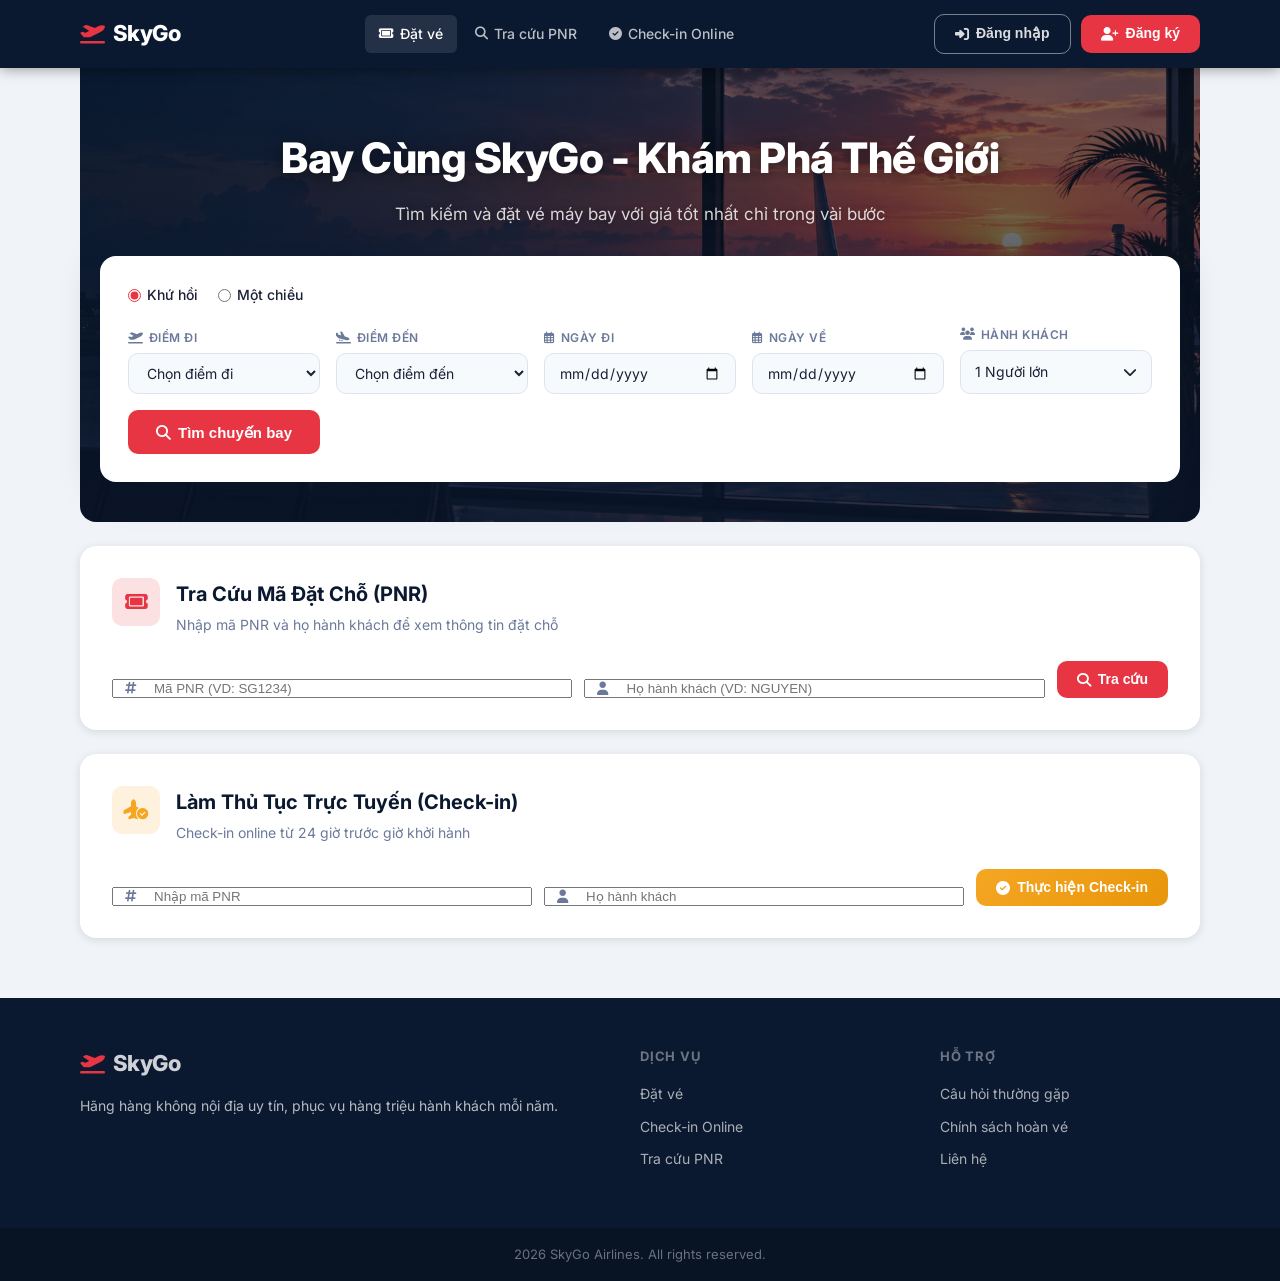
==== src/main/resources/static/index.html @ e3592b17 "hoan thanh phan backend lien ket voi sql server" ====
<!DOCTYPE html>
<html lang="vi">

<head>
  <meta charset="UTF-8">
  <meta name="viewport" content="width=device-width, initial-scale=1.0">
  <title>SkyGo - Đặt Vé Máy Bay Trực Tuyến</title>
  <meta name="description"
    content="SkyGo – Tìm kiếm và đặt vé máy bay nhanh chóng, giá tốt nhất. Check-in trực tuyến, tra cứu PNR và nhiều dịch vụ tiện ích.">
  <link rel="preconnect" href="https://fonts.googleapis.com">
  <link rel="preconnect" href="https://fonts.gstatic.com" crossorigin>
  <link href="https://fonts.googleapis.com/css2?family=Inter:wght@300;400;500;600;700;800&display=swap"
    rel="stylesheet">
  <link rel="stylesheet" href="styles.css">
  <link rel="stylesheet" href="https://cdnjs.cloudflare.com/ajax/libs/font-awesome/6.4.0/css/all.min.css">
</head>

<body>

  <!-- ===== TOAST NOTIFICATIONS ===== -->
  <div id="toast-container" aria-live="polite"></div>

  <!-- ===== HEADER / NAVIGATION ===== -->
  <header class="navbar" id="main-navbar">
    <div class="container nav-container">
      <a href="#" class="logo" id="logo-home-link">
        <i class="fa-solid fa-plane-departure"></i> SkyGo
      </a>

      <button class="hamburger" id="hamburger-btn" aria-label="Toggle menu">
        <span></span><span></span><span></span>
      </button>

      <nav class="nav-links" id="main-nav">
        <a href="#search-section" class="nav-link active" id="nav-booking" data-view="client">
          <i class="fa-solid fa-ticket"></i> Đặt vé
        </a>
        <a href="#pnr-section" class="nav-link" id="nav-pnr" data-view="client">
          <i class="fa-solid fa-magnifying-glass"></i> Tra cứu PNR
        </a>
        <a href="#checkin-section" class="nav-link" id="nav-checkin" data-view="client">
          <i class="fa-solid fa-circle-check"></i> Check-in Online
        </a>
        <a href="#" class="nav-link" id="nav-admin" data-view="admin">
          <i class="fa-solid fa-gauge-high"></i> Quản trị
        </a>
      </nav>

      <div class="auth-buttons" id="auth-buttons-guest">
        <button class="btn btn-outline" id="btn-login-modal">
          <i class="fa-solid fa-right-to-bracket"></i> Đăng nhập
        </button>
        <button class="btn btn-primary" id="btn-register-modal">
          <i class="fa-solid fa-user-plus"></i> Đăng ký
        </button>
      </div>

      <div class="auth-buttons hidden" id="auth-buttons-user">
        <div class="user-menu" id="user-menu-container">
          <button class="user-avatar-btn" id="user-avatar-btn">
            <span class="user-avatar-icon"><i class="fa-solid fa-circle-user"></i></span>
            <span id="user-display-name">Khách</span>
            <i class="fa-solid fa-chevron-down"></i>
          </button>
          <div class="user-dropdown" id="user-dropdown">
            <a href="#" id="user-profile-link"><i class="fa-solid fa-id-card"></i> Hồ sơ</a>
            <a href="#" id="user-bookings-link"><i class="fa-solid fa-suitcase"></i> Đặt chỗ của tôi</a>
            <hr>
            <a href="#" id="btn-logout"><i class="fa-solid fa-right-from-bracket"></i> Đăng xuất</a>
          </div>
        </div>
      </div>
    </div>
  </header>

  <!-- ===== MAIN CLIENT VIEW ===== -->
  <main id="client-view">
    <div class="container">

      <!-- Hero & Search Section -->
      <section id="search-section" class="hero-section">
        <div class="hero-text">
          <h1>Bay Cùng SkyGo - Khám Phá Thế Giới</h1>
          <p>Tìm kiếm và đặt vé máy bay với giá tốt nhất chỉ trong vài bước</p>
        </div>

        <div class="search-card">
          <div class="trip-type">
            <label class="radio-label">
              <input type="radio" name="trip" value="roundtrip" checked> Khứ hồi
            </label>
            <label class="radio-label">
              <input type="radio" name="trip" value="oneway"> Một chiều
            </label>
          </div>

          <form id="flight-search-form" class="search-form">
            <div class="form-group">
              <label><i class="fa-solid fa-plane-departure"></i> Điểm đi</label>
              <select id="origin" required>
                <option value="">Chọn điểm đi</option>
                <option value="SGN">Hồ Chí Minh (SGN)</option>
                <option value="HAN">Hà Nội (HAN)</option>
                <option value="DAD">Đà Nẵng (DAD)</option>
                <option value="PQC">Phú Quốc (PQC)</option>
                <option value="CXR">Nha Trang (CXR)</option>
              </select>
            </div>

            <div class="form-group">
              <label><i class="fa-solid fa-plane-arrival"></i> Điểm đến</label>
              <select id="destination" required>
                <option value="">Chọn điểm đến</option>
                <option value="HAN">Hà Nội (HAN)</option>
                <option value="SGN">Hồ Chí Minh (SGN)</option>
                <option value="DAD">Đà Nẵng (DAD)</option>
                <option value="PQC">Phú Quốc (PQC)</option>
                <option value="CXR">Nha Trang (CXR)</option>
              </select>
            </div>

            <div class="form-group">
              <label><i class="fa-regular fa-calendar-days"></i> Ngày đi</label>
              <input type="date" id="depart-date" required>
            </div>

            <div class="form-group" id="return-date-group">
              <label><i class="fa-regular fa-calendar-days"></i> Ngày về</label>
              <input type="date" id="return-date">
            </div>

            <div class="form-group passenger-dropdown-container">
              <label><i class="fa-solid fa-users"></i> Hành khách</label>
              <div class="passenger-selector" id="passenger-selector">
                <span id="passenger-summary">1 Người lớn</span>
                <i class="fa-solid fa-chevron-down"></i>
              </div>
              <div class="passenger-popover" id="passenger-popover">
                <div class="passenger-row">
                  <div>
                    <div class="p-title">Người lớn</div>
                    <div class="p-desc">Từ 12 tuổi trở lên</div>
                  </div>
                  <div class="counter-control">
                    <button type="button" class="btn-counter" data-action="decrease" data-type="adults">&#8722;</button>
                    <span id="count-adults">1</span>
                    <button type="button" class="btn-counter" data-action="increase" data-type="adults">+</button>
                  </div>
                </div>
                <div class="passenger-row">
                  <div>
                    <div class="p-title">Trẻ em</div>
                    <div class="p-desc">Từ 2 đến dưới 12 tuổi</div>
                  </div>
                  <div class="counter-control">
                    <button type="button" class="btn-counter" data-action="decrease"
                      data-type="children">&#8722;</button>
                    <span id="count-children">0</span>
                    <button type="button" class="btn-counter" data-action="increase" data-type="children">+</button>
                  </div>
                </div>
                <div class="passenger-row">
                  <div>
                    <div class="p-title">Em bé</div>
                    <div class="p-desc">Dưới 2 tuổi</div>
                  </div>
                  <div class="counter-control">
                    <button type="button" class="btn-counter" data-action="decrease"
                      data-type="infants">&#8722;</button>
                    <span id="count-infants">0</span>
                    <button type="button" class="btn-counter" data-action="increase" data-type="infants">+</button>
                  </div>
                </div>
                <button type="button" class="btn btn-primary btn-sm btn-block" id="btn-close-passengers">Xác
                  nhận</button>
              </div>
            </div>

            <div class="form-group btn-search-container">
              <button type="submit" class="btn btn-primary btn-search" id="btn-search-flights">
                <i class="fa-solid fa-magnifying-glass"></i> Tìm chuyến bay
              </button>
            </div>
          </form>
        </div>
      </section>

      <!-- Dynamic Results Section -->
      <section id="results-section" class="results-section hidden">
        <div class="results-header">
          <h2><i class="fa-solid fa-list"></i> Kết Quả Tìm Kiếm</h2>
          <span id="results-count" class="results-count"></span>
        </div>
        <div id="flight-results-list" class="results-list"></div>
      </section>

      <!-- PNR Lookup Section -->
      <section id="pnr-section" class="card-section">
        <div class="section-header">
          <div class="section-icon"><i class="fa-solid fa-ticket"></i></div>
          <div>
            <h2>Tra Cứu Mã Đặt Chỗ (PNR)</h2>
            <p class="section-subtitle">Nhập mã PNR và họ hành khách để xem thông tin đặt chỗ</p>
          </div>
        </div>

        <form id="pnr-form" class="inline-form">
          <div class="input-icon-wrap">
            <i class="fa-solid fa-hashtag input-icon"></i>
            <input type="text" id="pnr-code-input" placeholder="Mã PNR (VD: SG1234)" required maxlength="10">
          </div>
          <div class="input-icon-wrap">
            <i class="fa-solid fa-user input-icon"></i>
            <input type="text" id="pnr-lastname-input" placeholder="Họ hành khách (VD: NGUYEN)" required>
          </div>
          <button type="submit" class="btn btn-primary" id="btn-pnr-search">
            <i class="fa-solid fa-search"></i> Tra cứu
          </button>
        </form>

        <div id="pnr-result-display" class="result-display hidden"></div>
      </section>

      <!-- Check-in Online Section -->
      <section id="checkin-section" class="card-section">
        <div class="section-header">
          <div class="section-icon accent"><i class="fa-solid fa-plane-circle-check"></i></div>
          <div>
            <h2>Làm Thủ Tục Trực Tuyến (Check-in)</h2>
            <p class="section-subtitle">Check-in online từ 24 giờ trước giờ khởi hành</p>
          </div>
        </div>

        <form id="checkin-form" class="inline-form">
          <div class="input-icon-wrap">
            <i class="fa-solid fa-hashtag input-icon"></i>
            <input type="text" id="checkin-pnr-input" placeholder="Nhập mã PNR" required>
          </div>
          <div class="input-icon-wrap">
            <i class="fa-solid fa-user input-icon"></i>
            <input type="text" id="checkin-lastname-input" placeholder="Họ hành khách" required>
          </div>
          <button type="submit" class="btn btn-accent" id="btn-checkin-submit">
            <i class="fa-solid fa-circle-check"></i> Thực hiện Check-in
          </button>
        </form>

        <div id="checkin-result-display" class="result-display hidden"></div>
      </section>

    </div><!-- /.container -->
  </main>

  <!-- ===== ADMIN DASHBOARD VIEW ===== -->
  <main id="admin-view" class="hidden">
    <div class="container">
      <div class="admin-header">
        <div>
          <h1 class="admin-title"><i class="fa-solid fa-gauge-high"></i> Bảng Điều Khiển Admin</h1>
          <p class="admin-subtitle">Quản lý chuyến bay và theo dõi hoạt động hôm nay</p>
        </div>
        <button class="btn btn-primary" id="btn-add-flight">
          <i class="fa-solid fa-plus"></i> Thêm Chuyến Bay
        </button>
      </div>

      <!-- Metrics Cards -->
      <div class="metrics-grid">
        <div class="metric-card">
          <div class="metric-icon blue">
            <i class="fa-solid fa-ticket"></i>
          </div>
          <div class="metric-info">
            <div class="metric-label">Đặt chỗ hôm nay</div>
            <div class="metric-value" id="metric-bookings">247</div>
            <div class="metric-change positive"><i class="fa-solid fa-arrow-trend-up"></i> +12% so với hôm qua</div>
          </div>
        </div>
        <div class="metric-card">
          <div class="metric-icon green">
            <i class="fa-solid fa-sack-dollar"></i>
          </div>
          <div class="metric-info">
            <div class="metric-label">Doanh thu</div>
            <div class="metric-value" id="metric-revenue">348,5M</div>
            <div class="metric-change positive"><i class="fa-solid fa-arrow-trend-up"></i> +8% so với hôm qua</div>
          </div>
        </div>
        <div class="metric-card">
          <div class="metric-icon purple">
            <i class="fa-solid fa-chair"></i>
          </div>
          <div class="metric-info">
            <div class="metric-label">Tỷ lệ lấp ghế</div>
            <div class="metric-value" id="metric-occupancy">78.4%</div>
            <div class="metric-change negative"><i class="fa-solid fa-arrow-trend-down"></i> -2% so với hôm qua</div>
          </div>
        </div>
        <div class="metric-card">
          <div class="metric-icon orange">
            <i class="fa-solid fa-plane"></i>
          </div>
          <div class="metric-info">
            <div class="metric-label">Chuyến bay hôm nay</div>
            <div class="metric-value" id="metric-flights">14</div>
            <div class="metric-change neutral"><i class="fa-solid fa-minus"></i> Bằng hôm qua</div>
          </div>
        </div>
      </div>

      <!-- Flight Management Table -->
      <div class="admin-table-card">
        <div class="admin-table-header">
          <h3><i class="fa-solid fa-table-list"></i> Danh Sách Chuyến Bay Hôm Nay</h3>
          <div class="table-actions">
            <input type="text" class="table-search" id="admin-flight-search" placeholder="Tìm chuyến bay...">
            <select class="table-filter" id="admin-status-filter">
              <option value="">Tất cả trạng thái</option>
              <option value="selling">Đang bán</option>
              <option value="checkin">Check-in</option>
              <option value="boarding">Boarding</option>
              <option value="departed">Đã bay</option>
            </select>
          </div>
        </div>
        <div class="table-responsive">
          <table class="admin-table" id="admin-flights-table">
            <thead>
              <tr>
                <th>Số Hiệu</th>
                <th>Lộ Trình</th>
                <th>Giờ Khởi Hành</th>
                <th>Ghế Đã Đặt</th>
                <th>Trạng Thái</th>
                <th>Hành Động</th>
              </tr>
            </thead>
            <tbody id="admin-flights-tbody">
              <!-- Rendered by JS -->
            </tbody>
          </table>
        </div>
      </div>

    </div><!-- /.container -->
  </main>

  <!-- ===== FOOTER ===== -->
  <footer class="site-footer">
    <div class="container footer-container">
      <div class="footer-brand">
        <a href="#" class="logo footer-logo"><i class="fa-solid fa-plane-departure"></i> SkyGo</a>
        <p>Hãng hàng không nội địa uy tín, phục vụ hàng triệu hành khách mỗi năm.</p>
      </div>
      <div class="footer-links">
        <h4>Dịch vụ</h4>
        <a href="#">Đặt vé</a>
        <a href="#">Check-in Online</a>
        <a href="#">Tra cứu PNR</a>
      </div>
      <div class="footer-links">
        <h4>Hỗ trợ</h4>
        <a href="#">Câu hỏi thường gặp</a>
        <a href="#">Chính sách hoàn vé</a>
        <a href="#">Liên hệ</a>
      </div>
    </div>
    <div class="footer-bottom">
      <p>2026 SkyGo Airlines. All rights reserved.</p>
    </div>
  </footer>


  <!-- ================================================================
       MODALS
       ================================================================ -->

  <!-- Modal: Dang Nhap -->
  <div class="modal" id="modal-login" role="dialog" aria-modal="true" aria-labelledby="login-modal-title">
    <div class="modal-content">
      <button class="modal-close" id="close-login" aria-label="Đóng">&times;</button>
      <div class="modal-brand">
        <i class="fa-solid fa-plane-departure"></i>
        <h3 id="login-modal-title">Đăng Nhập SkyGo</h3>
      </div>
      <form id="login-form" novalidate>
        <div class="form-group">
          <label for="login-email">Email</label>
          <div class="input-icon-wrap">
            <i class="fa-solid fa-envelope input-icon"></i>
            <input type="email" id="login-email" required placeholder="email@skygo.com" autocomplete="email">
          </div>
        </div>
        <div class="form-group">
          <label for="login-password">Mật khẩu</label>
          <div class="input-icon-wrap">
            <i class="fa-solid fa-lock input-icon"></i>
            <input type="password" id="login-password" required placeholder="Nhập mật khẩu"
              autocomplete="current-password">
            <button type="button" class="toggle-password" data-target="login-password" aria-label="Hiện/ẩn mật khẩu">
              <i class="fa-solid fa-eye"></i>
            </button>
          </div>
        </div>
        <div class="form-row-space">
          <label class="checkbox-label">
            <input type="checkbox" id="login-remember"> Ghi nhớ đăng nhập
          </label>
          <a href="#" class="link-muted">Quên mật khẩu?</a>
        </div>
        <button type="submit" class="btn btn-primary btn-block btn-lg" id="btn-login-submit">
          <i class="fa-solid fa-right-to-bracket"></i> Đăng Nhập
        </button>
        <p class="modal-switch-text">
          Chưa có tài khoản? <a href="#" id="switch-to-register">Đăng ký ngay</a>
        </p>
      </form>
    </div>
  </div>

  <!-- Modal: Dang Ky -->
  <div class="modal" id="modal-register" role="dialog" aria-modal="true" aria-labelledby="register-modal-title">
    <div class="modal-content">
      <button class="modal-close" id="close-register" aria-label="Đóng">&times;</button>
      <div class="modal-brand">
        <i class="fa-solid fa-plane-departure"></i>
        <h3 id="register-modal-title">Đăng Ký Tài Khoản SkyGo</h3>
      </div>
      <form id="register-form" novalidate>
        <div class="form-group">
          <label for="reg-fullname">Họ và tên</label>
          <div class="input-icon-wrap">
            <i class="fa-solid fa-user input-icon"></i>
            <input type="text" id="reg-fullname" required placeholder="Nguyễn Văn A">
          </div>
        </div>
        <div class="form-group">
          <label for="reg-email">Email</label>
          <div class="input-icon-wrap">
            <i class="fa-solid fa-envelope input-icon"></i>
            <input type="email" id="reg-email" required placeholder="example@skygo.com">
          </div>
        </div>
        <div class="form-group">
          <label for="reg-phone">Số điện thoại</label>
          <div class="input-icon-wrap">
            <i class="fa-solid fa-phone input-icon"></i>
            <input type="tel" id="reg-phone" placeholder="0901 234 567">
          </div>
        </div>
        <div class="form-group">
          <label for="reg-password">Mật khẩu</label>
          <div class="input-icon-wrap">
            <i class="fa-solid fa-lock input-icon"></i>
            <input type="password" id="reg-password" required placeholder="Tối thiểu 6 ký tự">
            <button type="button" class="toggle-password" data-target="reg-password" aria-label="Hiện/ẩn mật khẩu">
              <i class="fa-solid fa-eye"></i>
            </button>
          </div>
        </div>
        <div class="form-group">
          <label for="reg-confirm-password">Xác nhận mật khẩu</label>
          <div class="input-icon-wrap">
            <i class="fa-solid fa-lock-open input-icon"></i>
            <input type="password" id="reg-confirm-password" required placeholder="Nhập lại mật khẩu">
            <button type="button" class="toggle-password" data-target="reg-confirm-password"
              aria-label="Hiện/ẩn mật khẩu">
              <i class="fa-solid fa-eye"></i>
            </button>
          </div>
        </div>
        <button type="submit" class="btn btn-primary btn-block btn-lg">
          <i class="fa-solid fa-user-plus"></i> Tạo Tài Khoản
        </button>
        <p class="modal-switch-text">
          Đã có tài khoản? <a href="#" id="switch-to-login">Đăng nhập</a>
        </p>
      </form>
    </div>
  </div>

  <!-- Modal: Booking Stepper (4 Steps) -->
  <div class="modal modal-lg" id="bookingModal" role="dialog" aria-modal="true" aria-labelledby="booking-modal-title">
    <div class="modal-content modal-content-lg">
      <button class="modal-close" id="close-booking" aria-label="Đóng">&times;</button>
      <div class="booking-modal-header">
        <h3 id="booking-modal-title"><i class="fa-solid fa-ticket"></i> Đặt Vé Máy Bay</h3>
        <div class="booking-flight-summary" id="booking-flight-summary"></div>
      </div>

      <!-- Stepper Progress -->
      <div class="stepper" id="booking-stepper">
        <div class="step active" data-step="1">
          <div class="step-circle">1</div>
          <div class="step-label">Thông Tin</div>
        </div>
        <div class="step-line"></div>
        <div class="step" data-step="2">
          <div class="step-circle">2</div>
          <div class="step-label">Ghế &amp; Dịch Vụ</div>
        </div>
        <div class="step-line"></div>
        <div class="step" data-step="3">
          <div class="step-circle">3</div>
          <div class="step-label">Thanh Toán</div>
        </div>
        <div class="step-line"></div>
        <div class="step" data-step="4">
          <div class="step-circle"><i class="fa-solid fa-check"></i></div>
          <div class="step-label">Xác Nhận</div>
        </div>
      </div>

      <!-- Step Panels -->
      <div class="step-panels">

        <!-- Step 1: Passenger Info -->
        <div class="step-panel active" id="step-panel-1">
          <h4 class="step-title"><i class="fa-solid fa-users"></i> Thông Tin Hành Khách</h4>
          <div id="passenger-forms-container"></div>
          <div class="step-nav">
            <span></span>
            <button class="btn btn-primary" id="step1-next">
              Tiếp theo <i class="fa-solid fa-arrow-right"></i>
            </button>
          </div>
        </div>

        <!-- Step 2: Seat & Extras -->
        <div class="step-panel" id="step-panel-2">
          <h4 class="step-title"><i class="fa-solid fa-chair"></i> Chọn Ghế &amp; Dịch Vụ Thêm</h4>

          <div class="seat-map-wrapper">
            <div class="seat-legend">
              <span class="legend-item"><span class="seat-demo available"></span> Trống</span>
              <span class="legend-item"><span class="seat-demo taken"></span> Đã đặt</span>
              <span class="legend-item"><span class="seat-demo selected"></span> Đang chọn</span>
            </div>
            <div class="aircraft-nose"><i class="fa-solid fa-plane"></i></div>
            <div class="seat-map" id="seat-map"></div>
          </div>

          <div class="extras-section">
            <h5 class="extras-title"><i class="fa-solid fa-bag-shopping"></i> Dịch Vụ Bổ Sung</h5>
            <div class="extras-grid">
              <label class="extra-card" id="extra-baggage-label">
                <input type="checkbox" id="extra-baggage" data-price="250000">
                <div class="extra-icon"><i class="fa-solid fa-suitcase-rolling"></i></div>
                <div class="extra-info">
                  <strong>Hành lý 20kg</strong>
                  <span>+250.000 VND / khách</span>
                </div>
              </label>
              <label class="extra-card" id="extra-meal-label">
                <input type="checkbox" id="extra-meal" data-price="150000">
                <div class="extra-icon"><i class="fa-solid fa-utensils"></i></div>
                <div class="extra-info">
                  <strong>Bữa ăn trên máy bay</strong>
                  <span>+150.000 VND / khách</span>
                </div>
              </label>
              <label class="extra-card" id="extra-priority-label">
                <input type="checkbox" id="extra-priority" data-price="100000">
                <div class="extra-icon"><i class="fa-solid fa-star"></i></div>
                <div class="extra-info">
                  <strong>Ưu tiên làm thủ tục</strong>
                  <span>+100.000 VND / khách</span>
                </div>
              </label>
            </div>
          </div>

          <div class="step-nav">
            <button class="btn btn-outline" id="step2-back">
              <i class="fa-solid fa-arrow-left"></i> Quay lại
            </button>
            <button class="btn btn-primary" id="step2-next">
              Tiếp theo <i class="fa-solid fa-arrow-right"></i>
            </button>
          </div>
        </div>

        <!-- Step 3: Payment & Summary -->
        <div class="step-panel" id="step-panel-3">
          <h4 class="step-title"><i class="fa-solid fa-credit-card"></i> Thanh Toán &amp; Tóm Tắt</h4>

          <div class="payment-layout">
            <div>
              <div class="fare-summary" id="fare-summary"></div>
              <div class="voucher-box"
                style="margin-top:16px;background:#f8fafc;padding:16px;border-radius:12px;border:1px dashed #cbd5e1;">
                <label for="voucher-input"
                  style="font-weight:600;font-size:13px;display:flex;align-items:center;gap:6px;margin-bottom:8px;">
                  <i class="fa-solid fa-tag" style="color:var(--primary);"></i> Mã Giảm Giá / Voucher
                </label>
                <div style="display:flex;gap:8px;">
                  <input type="text" id="voucher-input" placeholder="VD: SKYGO10, BAYNGAY"
                    style="flex:1;text-transform:uppercase;padding:8px 12px;border:1px solid #cbd5e1;border-radius:8px;font-weight:600;">
                  <button type="button" class="btn btn-outline btn-sm" id="btn-apply-voucher"
                    style="white-space:nowrap;">Áp dụng</button>
                </div>
                <div id="voucher-message" style="font-size:12px;margin-top:6px;"></div>
              </div>
            </div>

            <div class="payment-methods">
              <h5>Phương thức thanh toán</h5>
              <div class="payment-options">
                <label class="payment-option">
                  <input type="radio" name="payment" value="vietqr" checked>
                  <div class="payment-body">
                    <img src="https://img.icons8.com/color/48/qr-code.png" alt="VietQR" class="payment-logo">
                    <span>VietQR / Banking App</span>
                  </div>
                </label>
                <label class="payment-option">
                  <input type="radio" name="payment" value="domestic">
                  <div class="payment-body">
                    <img src="https://img.icons8.com/color/48/bank-card-back-side.png" alt="ATM" class="payment-logo">
                    <span>Thẻ ATM Nội Địa</span>
                  </div>
                </label>
                <label class="payment-option">
                  <input type="radio" name="payment" value="visa">
                  <div class="payment-body">
                    <img src="https://img.icons8.com/color/48/visa.png" alt="Visa" class="payment-logo">
                    <span>Visa / Mastercard</span>
                  </div>
                </label>
              </div>

              <div id="payment-vietqr" class="payment-detail-panel">
                <div class="qr-mock">
                  <div class="qr-grid" id="payment-qr-grid"></div>
                  <p class="qr-hint">Quét mã QR bằng ứng dụng ngân hàng để thanh toán</p>
                </div>
              </div>
              <div id="payment-domestic" class="payment-detail-panel hidden">
                <div class="form-group"><label>Số thẻ</label><input type="text" placeholder="0000 0000 0000 0000"
                    maxlength="19"></div>
                <div class="form-row-2col">
                  <div class="form-group"><label>Ngày hết hạn</label><input type="text" placeholder="MM/YY"
                      maxlength="5"></div>
                  <div class="form-group"><label>CVV</label><input type="text" placeholder="***" maxlength="3"></div>
                </div>
              </div>
              <div id="payment-visa" class="payment-detail-panel hidden">
                <div class="form-group"><label>Số thẻ</label><input type="text" placeholder="0000 0000 0000 0000"
                    maxlength="19"></div>
                <div class="form-group"><label>Tên chủ thẻ</label><input type="text" placeholder="NGUYEN VAN A"></div>
                <div class="form-row-2col">
                  <div class="form-group"><label>Ngày hết hạn</label><input type="text" placeholder="MM/YY"
                      maxlength="5"></div>
                  <div class="form-group"><label>CVV</label><input type="text" placeholder="***" maxlength="3"></div>
                </div>
              </div>
            </div>
          </div>

          <div class="step-nav">
            <button class="btn btn-outline" id="step3-back">
              <i class="fa-solid fa-arrow-left"></i> Quay lại
            </button>
            <button class="btn btn-accent btn-lg" id="step3-pay">
              <i class="fa-solid fa-lock"></i> Xác Nhận Thanh Toán
            </button>
          </div>
        </div>

        <!-- Step 4: Confirmation & Boarding Pass -->
        <div class="step-panel" id="step-panel-4">
          <div class="confirmation-header">
            <div class="success-icon-anim">
              <i class="fa-solid fa-circle-check"></i>
            </div>
            <h4>Đặt Vé Thành Công!</h4>
            <p>Vé của bạn đã được xác nhận. Thẻ lên máy bay (Boarding pass) bên dưới.</p>
          </div>
          <div class="boarding-pass" id="boarding-pass">
            <!-- Rendered by JS -->
          </div>
          <div class="step-nav boarding-actions">
            <button class="btn btn-outline" id="btn-print-boarding">
              <i class="fa-solid fa-print"></i> In Vé
            </button>
            <button class="btn btn-primary" id="btn-close-booking-done">
              <i class="fa-solid fa-house"></i> Về Trang Chủ
            </button>
          </div>
        </div>

      </div><!-- /.step-panels -->
    </div><!-- /.modal-content-lg -->
  </div><!-- /#bookingModal -->

  <!-- Modal: Add Flight (Admin) -->
  <div class="modal" id="modal-add-flight" role="dialog" aria-modal="true" aria-labelledby="add-flight-modal-title">
    <div class="modal-content">
      <button class="modal-close" id="close-add-flight" aria-label="Đóng">&times;</button>
      <div class="modal-brand">
        <i class="fa-solid fa-plane-circle-plus"></i>
        <h3 id="add-flight-modal-title">Thêm Chuyến Bay Mới</h3>
      </div>
      <form id="add-flight-form" novalidate>
        <div class="form-row-2col">
          <div class="form-group">
            <label>Số Hiệu Chuyến Bay</label>
            <input type="text" id="af-number" placeholder="VD: SG-201" required>
          </div>
          <div class="form-group">
            <label>Loại Tàu Bay</label>
            <select id="af-aircraft">
              <option value="A320">Airbus A320 (150 ghế)</option>
              <option value="A321">Airbus A321 (180 ghế)</option>
              <option value="B737">Boeing 737 (162 ghế)</option>
            </select>
          </div>
        </div>
        <div class="form-row-2col">
          <div class="form-group">
            <label>Điểm Đi</label>
            <select id="af-origin" required>
              <option value="SGN">Hồ Chí Minh (SGN)</option>
              <option value="HAN">Hà Nội (HAN)</option>
              <option value="DAD">Đà Nẵng (DAD)</option>
              <option value="PQC">Phú Quốc (PQC)</option>
            </select>
          </div>
          <div class="form-group">
            <label>Điểm Đến</label>
            <select id="af-destination" required>
              <option value="HAN">Hà Nội (HAN)</option>
              <option value="SGN">Hồ Chí Minh (SGN)</option>
              <option value="DAD">Đà Nẵng (DAD)</option>
              <option value="PQC">Phú Quốc (PQC)</option>
            </select>
          </div>
        </div>
        <div class="form-row-2col">
          <div class="form-group">
            <label>Ngày Khởi Hành</label>
            <input type="date" id="af-depart-date" required>
          </div>
          <div class="form-group">
            <label>Giá Vé (VND)</label>
            <input type="number" id="af-price" placeholder="VD: 1500000" required min="0">
          </div>
        </div>
        <div class="form-row-2col">
          <div class="form-group">
            <label>Giờ Khởi Hành</label>
            <input type="time" id="af-depart-time" required>
          </div>
          <div class="form-group">
            <label>Giờ Đến</label>
            <input type="time" id="af-arrive-time" required>
          </div>
        </div>
        <div class="form-group">
          <label>Trạng Thái</label>
          <select id="af-status">
            <option value="selling">Đang Bán</option>
            <option value="checkin">Check-in</option>
            <option value="boarding">Boarding</option>
          </select>
        </div>
        <button type="submit" class="btn btn-primary btn-block btn-lg">
          <i class="fa-solid fa-plus"></i> Thêm Chuyến Bay
        </button>
      </form>
    </div>
  </div>

  <!-- Modal: Thong Bao Chung -->
  <div class="modal" id="modal-notification" role="dialog" aria-modal="true">
    <div class="modal-content modal-sm">
      <button class="modal-close" id="close-notification" aria-label="Đóng">&times;</button>
      <div class="notification-icon" id="notif-icon"><i class="fa-solid fa-circle-info"></i></div>
      <h4 id="notif-title">Thông báo</h4>
      <p id="notif-message">Nội dung thông báo...</p>
      <button class="btn btn-primary btn-block" id="btn-notif-ok">Đóng</button>
    </div>
  </div>

  <!-- Modal: Ho So Ca Nhan -->
  <div class="modal" id="modal-profile" role="dialog" aria-modal="true" aria-labelledby="profile-modal-title">
    <div class="modal-content">
      <button class="modal-close" id="close-profile" aria-label="Đóng">&times;</button>
      <div class="modal-brand">
        <i class="fa-solid fa-id-card"></i>
        <h3 id="profile-modal-title">Hồ Sơ Cá Nhân</h3>
      </div>
      <form id="profile-form" novalidate>
        <div class="form-group">
          <label for="prof-fullname">Họ và tên</label>
          <div class="input-icon-wrap">
            <i class="fa-solid fa-user input-icon"></i>
            <input type="text" id="prof-fullname" required>
          </div>
        </div>
        <div class="form-group">
          <label for="prof-email">Email (Không đổi)</label>
          <div class="input-icon-wrap">
            <i class="fa-solid fa-envelope input-icon"></i>
            <input type="email" id="prof-email" readonly style="background:#f1f5f9;cursor:not-allowed;">
          </div>
        </div>
        <div class="form-group">
          <label for="prof-phone">Số điện thoại</label>
          <div class="input-icon-wrap">
            <i class="fa-solid fa-phone input-icon"></i>
            <input type="tel" id="prof-phone" placeholder="0901 234 567">
          </div>
        </div>
        <hr style="border:none;border-top:1px solid #e2e8f0;margin:16px 0;">
        <h5 style="margin-bottom:12px;font-size:14px;color:var(--text-muted);"><i class="fa-solid fa-key"></i> Đổi Mật
          Khẩu (Để trống nếu không đổi)</h5>
        <div class="form-group">
          <label for="prof-new-password">Mật khẩu mới</label>
          <div class="input-icon-wrap">
            <i class="fa-solid fa-lock input-icon"></i>
            <input type="password" id="prof-new-password" placeholder="Tối thiểu 6 ký tự">
          </div>
        </div>
        <button type="submit" class="btn btn-primary btn-block btn-lg" id="btn-save-profile">
          <i class="fa-solid fa-floppy-disk"></i> Cập Nhật Hồ Sơ
        </button>
      </form>
    </div>
  </div>

  <!-- Modal: Dat Cho Cua Toi -->
  <div class="modal modal-lg" id="modal-my-bookings" role="dialog" aria-modal="true"
    aria-labelledby="bookings-modal-title">
    <div class="modal-content modal-content-lg">
      <button class="modal-close" id="close-my-bookings" aria-label="Đóng">&times;</button>
      <div class="modal-brand">
        <i class="fa-solid fa-suitcase"></i>
        <h3 id="bookings-modal-title">Đặt Chỗ Của Tôi</h3>
      </div>
      <p style="font-size:14px;color:var(--text-muted);margin-bottom:16px;">Danh sách tất cả các mã vé và trạng thái
        chuyến bay của bạn.</p>
      <div id="my-bookings-list" class="my-bookings-list">
        <!-- Rendered by JS -->
      </div>
    </div>
  </div>

  <!-- Modal: Edit Flight (Admin) -->
  <div class="modal" id="modal-edit-flight" role="dialog" aria-modal="true" aria-labelledby="edit-flight-modal-title">
    <div class="modal-content">
      <button class="modal-close" id="close-edit-flight" aria-label="Đóng">&times;</button>
      <div class="modal-brand">
        <i class="fa-solid fa-pen-to-square"></i>
        <h3 id="edit-flight-modal-title">Chỉnh Sửa Chuyến Bay</h3>
      </div>
      <form id="edit-flight-form" novalidate>
        <input type="hidden" id="ef-original-number">
        <div class="form-row-2col">
          <div class="form-group">
            <label>Số Hiệu Chuyến Bay</label>
            <input type="text" id="ef-number" required>
          </div>
          <div class="form-group">
            <label>Loại Tàu Bay</label>
            <select id="ef-aircraft">
              <option value="A320">Airbus A320 (150 ghế)</option>
              <option value="A321">Airbus A321 (180 ghế)</option>
              <option value="B737">Boeing 737 (162 ghế)</option>
            </select>
          </div>
        </div>
        <div class="form-row-2col">
          <div class="form-group">
            <label>Điểm Đi</label>
            <select id="ef-origin" required>
              <option value="SGN">Hồ Chí Minh (SGN)</option>
              <option value="HAN">Hà Nội (HAN)</option>
              <option value="DAD">Đà Nẵng (DAD)</option>
              <option value="PQC">Phú Quốc (PQC)</option>
            </select>
          </div>
          <div class="form-group">
            <label>Điểm Đến</label>
            <select id="ef-destination" required>
              <option value="HAN">Hà Nội (HAN)</option>
              <option value="SGN">Hồ Chí Minh (SGN)</option>
              <option value="DAD">Đà Nẵng (DAD)</option>
              <option value="PQC">Phú Quốc (PQC)</option>
            </select>
          </div>
        </div>
        <div class="form-row-2col">
          <div class="form-group">
            <label>Giờ Khởi Hành</label>
            <input type="time" id="ef-depart-time" required>
          </div>
          <div class="form-group">
            <label>Giờ Đến</label>
            <input type="time" id="ef-arrive-time" required>
          </div>
        </div>
        <div class="form-group">
          <label>Giá Vé (VND)</label>
          <input type="number" id="ef-price" required min="0">
        </div>
        <div class="form-group">
          <label>Trạng Thái</label>
          <select id="ef-status">
            <option value="selling">Đang Bán</option>
            <option value="checkin">Check-in</option>
            <option value="boarding">Boarding</option>
            <option value="departed">Đã Bay</option>
          </select>
        </div>
        <button type="submit" class="btn btn-primary btn-block btn-lg">
          <i class="fa-solid fa-check"></i> Lưu Thay Đổi
        </button>
      </form>
    </div>
  </div>

  <!-- Modal: Checkin Seat Selection -->
  <div class="modal modal-lg" id="modal-checkin-seatmap" role="dialog" aria-modal="true"
    aria-labelledby="checkin-seatmap-title">
    <div class="modal-content modal-content-lg">
      <button class="modal-close" id="close-checkin-seatmap" aria-label="Đóng">&times;</button>
      <div class="modal-brand">
        <i class="fa-solid fa-chair"></i>
        <h3 id="checkin-seatmap-title">Làm Thủ Tục: Chọn Ghế Ngồi</h3>
      </div>
      <div id="checkin-seatmap-summary"
        style="margin-bottom:16px;padding:12px;background:#f8fafc;border-radius:10px;font-size:14px;color:var(--text-muted);">
      </div>
      <div class="seat-map-wrapper">
        <div class="seat-legend">
          <span class="legend-item"><span class="seat-demo available"></span> Trống</span>
          <span class="legend-item"><span class="seat-demo taken"></span> Đã đặt</span>
          <span class="legend-item"><span class="seat-demo selected"></span> Ghế chọn</span>
        </div>
        <div class="aircraft-nose"><i class="fa-solid fa-plane"></i></div>
        <div class="seat-map" id="checkin-seat-map"></div>
      </div>
      <div style="margin-top:20px;display:flex;justify-content:flex-end;gap:12px;">
        <button type="button" class="btn btn-outline" id="btn-cancel-checkin-seat">Hủy</button>
        <button type="button" class="btn btn-accent" id="btn-confirm-checkin-seat">
          <i class="fa-solid fa-circle-check"></i> Hoàn Tất Check-in &amp; Xuất Thẻ
        </button>
      </div>
    </div>
  </div>

  <script src="app.js"></script>
</body>

</html>
---- src/main/resources/static/styles.css ----
/* ==========================================================================
   SkyGo Airline - styles.css  |  Role 3 Frontend
   Design: Dark Navy (#0b1930) + Red Accent (#e73543) + Surface (#13213a)
   ========================================================================== */

/* ---------- Google Font + CSS Variables ---------- */
@import url('https://fonts.googleapis.com/css2?family=Inter:wght@300;400;500;600;700;800&display=swap');

:root {
    /* Brand Colors */
    --navy: #0b1930;
    --navy-light: #13213a;
    --navy-mid: #1a2f52;
    --accent: #e73543;
    --accent-hover: #c41e2b;
    --accent-light: rgba(231, 53, 67, 0.15);
    --gold: #f5a623;

    /* Neutrals */
    --bg: #f0f4f8;
    --surface: #ffffff;
    --surface-2: #f7fafc;
    --border: #dce4ef;
    --border-dark: #b8c8db;

    /* Text */
    --text: #1a2035;
    --text-muted: #6b7a99;
    --text-light: #a0aec0;
    --text-white: #ffffff;

    /* Semantic */
    --success: #22c55e;
    --success-bg: #f0fdf4;
    --error: #ef4444;
    --error-bg: #fef2f2;
    --warning: #f59e0b;
    --info: #3b82f6;

    /* Shadows */
    --shadow-xs: 0 1px 3px rgba(11, 25, 48, .08);
    --shadow-sm: 0 2px 8px rgba(11, 25, 48, .12);
    --shadow-md: 0 4px 20px rgba(11, 25, 48, .16);
    --shadow-lg: 0 8px 40px rgba(11, 25, 48, .22);
    --shadow-glow: 0 0 0 3px rgba(231, 53, 67, .25);

    /* Layout */
    --radius-sm: 6px;
    --radius: 10px;
    --radius-lg: 16px;
    --radius-xl: 24px;
    --transition: all 0.22s cubic-bezier(.4, 0, .2, 1);
}

/* ---------- Reset ---------- */
*,
*::before,
*::after {
    box-sizing: border-box;
    margin: 0;
    padding: 0;
}

html {
    scroll-behavior: smooth;
}

body {
    font-family: 'Inter', 'Segoe UI', system-ui, sans-serif;
    background-color: var(--bg);
    color: var(--text);
    line-height: 1.6;
    font-size: 15px;
    -webkit-font-smoothing: antialiased;
}

a {
    text-decoration: none;
    color: inherit;
}

ul {
    list-style: none;
}

img {
    display: block;
    max-width: 100%;
}

/* ---------- Utilities ---------- */
.container {
    max-width: 1160px;
    margin: 0 auto;
    padding: 0 20px;
}

.hidden {
    display: none !important;
}

.text-muted {
    color: var(--text-muted);
}

/* ==========================================================================
   NAVBAR
   ========================================================================== */
.navbar {
    background: var(--navy);
    position: sticky;
    top: 0;
    z-index: 500;
    box-shadow: 0 2px 12px rgba(0, 0, 0, .35);
}

.nav-container {
    display: flex;
    align-items: center;
    height: 68px;
    gap: 16px;
}

.logo {
    font-size: 22px;
    font-weight: 800;
    color: var(--text-white);
    letter-spacing: -.5px;
    display: flex;
    align-items: center;
    gap: 8px;
    flex-shrink: 0;
    transition: var(--transition);
}

.logo i {
    color: var(--accent);
    font-size: 20px;
}

.logo:hover {
    opacity: .85;
}

.footer-logo {
    color: rgba(255, 255, 255, .8);
}

.nav-links {
    display: flex;
    align-items: center;
    gap: 4px;
    flex: 1;
    justify-content: center;
}

.nav-link {
    display: flex;
    align-items: center;
    gap: 6px;
    padding: 8px 14px;
    border-radius: var(--radius-sm);
    font-size: 14px;
    font-weight: 500;
    color: rgba(255, 255, 255, .72);
    transition: var(--transition);
    white-space: nowrap;
}

.nav-link:hover,
.nav-link.active {
    color: var(--text-white);
    background: rgba(255, 255, 255, .1);
}

.nav-link i {
    font-size: 13px;
}

/* Auth Buttons */
.auth-buttons {
    display: flex;
    align-items: center;
    gap: 10px;
    flex-shrink: 0;
}

/* Hamburger */
.hamburger {
    display: none;
    flex-direction: column;
    justify-content: center;
    gap: 5px;
    width: 36px;
    height: 36px;
    background: none;
    border: none;
    cursor: pointer;
    margin-left: auto;
    padding: 4px;
    border-radius: var(--radius-sm);
    transition: var(--transition);
}

.hamburger span {
    display: block;
    width: 22px;
    height: 2px;
    background: rgba(255, 255, 255, .85);
    border-radius: 2px;
    transition: var(--transition);
}

.hamburger.open span:nth-child(1) {
    transform: translateY(7px) rotate(45deg);
}

.hamburger.open span:nth-child(2) {
    opacity: 0;
    transform: scaleX(0);
}

.hamburger.open span:nth-child(3) {
    transform: translateY(-7px) rotate(-45deg);
}

/* User Menu Dropdown */
.user-menu {
    position: relative;
}

.user-avatar-btn {
    display: flex;
    align-items: center;
    gap: 8px;
    background: rgba(255, 255, 255, .1);
    border: 1px solid rgba(255, 255, 255, .15);
    color: var(--text-white);
    padding: 7px 14px;
    border-radius: var(--radius);
    cursor: pointer;
    font-size: 14px;
    font-weight: 500;
    transition: var(--transition);
}

.user-avatar-btn:hover {
    background: rgba(255, 255, 255, .18);
}

.user-avatar-icon {
    font-size: 18px;
    color: var(--accent);
}

.user-dropdown {
    display: none;
    position: absolute;
    top: calc(100% + 10px);
    right: 0;
    min-width: 200px;
    background: var(--surface);
    border: 1px solid var(--border);
    border-radius: var(--radius);
    box-shadow: var(--shadow-lg);
    overflow: hidden;
    z-index: 600;
    animation: dropIn .18s ease;
}

.user-dropdown.show {
    display: block;
}

.user-dropdown a {
    display: flex;
    align-items: center;
    gap: 10px;
    padding: 12px 18px;
    font-size: 14px;
    color: var(--text);
    transition: var(--transition);
}

.user-dropdown a:hover {
    background: var(--bg);
    color: var(--accent);
}

.user-dropdown hr {
    border: none;
    border-top: 1px solid var(--border);
}

/* ==========================================================================
   BUTTONS
   ========================================================================== */
.btn {
    display: inline-flex;
    align-items: center;
    gap: 7px;
    padding: 9px 20px;
    border-radius: var(--radius);
    border: none;
    font-size: 14px;
    font-weight: 600;
    cursor: pointer;
    transition: var(--transition);
    white-space: nowrap;
    text-decoration: none;
    line-height: 1.4;
}

.btn:focus-visible {
    outline: 2px solid var(--accent);
    outline-offset: 2px;
}

.btn-primary {
    background: var(--accent);
    color: #fff;
}

.btn-primary:hover {
    background: var(--accent-hover);
    transform: translateY(-1px);
    box-shadow: 0 4px 12px rgba(231, 53, 67, .35);
}

.btn-accent {
    background: linear-gradient(135deg, var(--gold) 0%, #e8960a 100%);
    color: #fff;
}

.btn-accent:hover {
    filter: brightness(1.08);
    transform: translateY(-1px);
    box-shadow: 0 4px 12px rgba(245, 166, 35, .4);
}

.btn-outline {
    background: transparent;
    border: 1.5px solid rgba(255, 255, 255, .45);
    color: rgba(255, 255, 255, .85);
}

.btn-outline:hover {
    border-color: rgba(255, 255, 255, .8);
    background: rgba(255, 255, 255, .08);
    color: #fff;
}

/* Outline for light contexts */
.modal .btn-outline,
.step-nav .btn-outline,
.boarding-actions .btn-outline {
    border-color: var(--border-dark);
    color: var(--text-muted);
    background: transparent;
}

.modal .btn-outline:hover,
.step-nav .btn-outline:hover {
    border-color: var(--navy);
    color: var(--navy);
    background: var(--bg);
}

.btn-block {
    width: 100%;
    justify-content: center;
}

.btn-sm {
    padding: 6px 14px;
    font-size: 12px;
}

.btn-lg {
    padding: 12px 28px;
    font-size: 15px;
}

/* ==========================================================================
   TOAST NOTIFICATIONS
   ========================================================================== */
#toast-container {
    position: fixed;
    bottom: 24px;
    right: 24px;
    z-index: 9999;
    display: flex;
    flex-direction: column;
    gap: 10px;
    pointer-events: none;
}

.toast {
    display: flex;
    align-items: flex-start;
    gap: 12px;
    padding: 14px 18px;
    background: var(--surface);
    border-radius: var(--radius);
    box-shadow: var(--shadow-lg);
    min-width: 280px;
    max-width: 360px;
    pointer-events: all;
    animation: slideInRight .3s ease;
    border-left: 4px solid var(--info);
}

.toast.success {
    border-left-color: var(--success);
}

.toast.error {
    border-left-color: var(--error);
}

.toast.warning {
    border-left-color: var(--warning);
}

.toast-icon {
    font-size: 18px;
    flex-shrink: 0;
    margin-top: 2px;
}

.toast.success .toast-icon {
    color: var(--success);
}

.toast.error .toast-icon {
    color: var(--error);
}

.toast.warning .toast-icon {
    color: var(--warning);
}

.toast-body strong {
    display: block;
    font-size: 14px;
    font-weight: 600;
}

.toast-body p {
    font-size: 13px;
    color: var(--text-muted);
    margin-top: 2px;
}

.toast-out {
    animation: slideOutRight .3s ease forwards;
}

/* ==========================================================================
   HERO & SEARCH
   ========================================================================== */
.hero-section {
    padding: 56px 0 40px;
    background: linear-gradient(rgba(11, 25, 48, .52), rgba(11, 25, 48, .75)),
        url('airport-dawn.png') center/cover no-repeat;
    border-radius: 0 0 var(--radius-lg) var(--radius-lg);
    text-align: center;
    margin-bottom: 0;
}

.hero-text h1 {
    font-size: clamp(26px, 4vw, 42px);
    font-weight: 800;
    color: #fff;
    margin-bottom: 10px;
    text-shadow: 0 2px 16px rgba(0, 0, 0, .5);
    letter-spacing: -.5px;
}

.hero-text p {
    font-size: 17px;
    color: rgba(255, 255, 255, .82);
    margin-bottom: 28px;
    text-shadow: 0 1px 6px rgba(0, 0, 0, .4);
}

.search-card {
    background: var(--surface);
    padding: 28px;
    border-radius: var(--radius-lg);
    box-shadow: var(--shadow-lg);
    text-align: left;
    max-width: 1080px;
    margin: 0 auto;
}

.trip-type {
    display: flex;
    gap: 20px;
    margin-bottom: 18px;
}

.radio-label {
    display: flex;
    align-items: center;
    gap: 6px;
    font-size: 14px;
    font-weight: 500;
    color: var(--text);
    cursor: pointer;
}

.radio-label input[type="radio"] {
    accent-color: var(--accent);
}

.search-form {
    display: grid;
    grid-template-columns: repeat(auto-fit, minmax(165px, 1fr));
    gap: 16px;
    align-items: end;
}

/* Form Groups */
.form-group {
    display: flex;
    flex-direction: column;
    gap: 6px;
    position: relative;
}

.form-group label {
    font-size: 12px;
    font-weight: 600;
    color: var(--text-muted);
    text-transform: uppercase;
    letter-spacing: .5px;
    display: flex;
    align-items: center;
    gap: 5px;
}

.form-group input,
.form-group select,
.passenger-selector {
    padding: 10px 14px;
    border: 1.5px solid var(--border);
    border-radius: var(--radius);
    font-size: 14px;
    font-family: inherit;
    background: var(--surface-2);
    color: var(--text);
    transition: var(--transition);
    outline: none;
}

.form-group input:focus,
.form-group select:focus {
    border-color: var(--accent);
    background: #fff;
    box-shadow: var(--shadow-glow);
}

/* Input with icon */
.input-icon-wrap {
    position: relative;
    display: flex;
    align-items: center;
}

.input-icon-wrap input {
    width: 100%;
    padding-left: 40px;
}

.input-icon {
    position: absolute;
    left: 13px;
    color: var(--text-muted);
    font-size: 13px;
    pointer-events: none;
    z-index: 1;
}

.toggle-password {
    position: absolute;
    right: 12px;
    background: none;
    border: none;
    cursor: pointer;
    color: var(--text-muted);
    font-size: 13px;
    padding: 4px;
    transition: var(--transition);
}

.toggle-password:hover {
    color: var(--text);
}

/* Passenger Selector */
.passenger-selector {
    display: flex;
    justify-content: space-between;
    align-items: center;
    cursor: pointer;
    user-select: none;
}

.passenger-selector:hover {
    border-color: var(--accent);
}

.passenger-dropdown-container {
    position: relative;
}

.passenger-popover {
    display: none;
    position: absolute;
    top: calc(100% + 8px);
    left: 0;
    min-width: 290px;
    background: var(--surface);
    border: 1.5px solid var(--border);
    border-radius: var(--radius-lg);
    box-shadow: var(--shadow-lg);
    padding: 18px;
    z-index: 200;
    animation: dropIn .18s ease;
}

.passenger-popover.show {
    display: block;
}

.passenger-row {
    display: flex;
    justify-content: space-between;
    align-items: center;
    padding: 10px 0;
    border-bottom: 1px solid var(--border);
}

.passenger-row:last-of-type {
    border-bottom: none;
    margin-bottom: 12px;
}

.p-title {
    font-size: 14px;
    font-weight: 600;
}

.p-desc {
    font-size: 11px;
    color: var(--text-muted);
    margin-top: 2px;
}

.counter-control {
    display: flex;
    align-items: center;
    gap: 12px;
}

.btn-counter {
    width: 30px;
    height: 30px;
    border-radius: 50%;
    border: 1.5px solid var(--border-dark);
    background: #fff;
    cursor: pointer;
    font-size: 18px;
    line-height: 1;
    font-weight: 600;
    color: var(--navy);
    transition: var(--transition);
    display: flex;
    align-items: center;
    justify-content: center;
}

.btn-counter:hover {
    border-color: var(--accent);
    color: var(--accent);
    background: var(--accent-light);
}

.btn-search-container {
    justify-content: flex-end;
}

.btn-search {
    height: 44px;
    padding: 0 28px;
    font-size: 15px;
    border-radius: var(--radius);
    margin-top: 0;
}

/* ==========================================================================
   RESULTS SECTION
   ========================================================================== */
.results-section {
    background: var(--surface);
    padding: 28px;
    border-radius: var(--radius-lg);
    box-shadow: var(--shadow-sm);
    margin-top: 24px;
}

.results-header {
    display: flex;
    align-items: center;
    justify-content: space-between;
    margin-bottom: 20px;
}

.results-section h2 {
    font-size: 20px;
    font-weight: 700;
    color: var(--navy);
    display: flex;
    align-items: center;
    gap: 8px;
}

.results-count {
    font-size: 13px;
    color: var(--text-muted);
    background: var(--bg);
    padding: 4px 12px;
    border-radius: 20px;
}

.results-list {
    display: flex;
    flex-direction: column;
    gap: 12px;
}

/* Flight Card */
.flight-card {
    border: 1.5px solid var(--border);
    border-radius: var(--radius-lg);
    padding: 20px 24px;
    display: flex;
    justify-content: space-between;
    align-items: center;
    gap: 16px;
    transition: var(--transition);
    background: var(--surface);
}

.flight-card:hover {
    border-color: var(--accent);
    box-shadow: var(--shadow-md);
    transform: translateY(-2px);
}

.flight-info {
    display: flex;
    align-items: center;
    gap: 28px;
    flex: 1;
    flex-wrap: wrap;
}

.flight-airline {
    font-size: 13px;
    color: var(--text-muted);
}

.flight-airline strong {
    display: block;
    font-size: 15px;
    color: var(--text);
}

.flight-time {
    text-align: center;
}

.flight-time .time {
    font-size: 22px;
    font-weight: 700;
    color: var(--navy);
}

.flight-time .airport {
    font-size: 12px;
    color: var(--text-muted);
    margin-top: 2px;
}

.flight-arrow {
    color: var(--text-light);
    font-size: 20px;
    display: flex;
    align-items: center;
    gap: 6px;
}

.flight-duration {
    font-size: 12px;
    color: var(--text-muted);
    text-align: center;
}

.flight-price-col {
    text-align: right;
    flex-shrink: 0;
}

.flight-price {
    font-size: 20px;
    font-weight: 800;
    color: var(--accent);
    margin-bottom: 8px;
}

.flight-price-label {
    font-size: 11px;
    color: var(--text-muted);
}

/* ==========================================================================
   CARD SECTIONS (PNR, Checkin)
   ========================================================================== */
.card-section {
    background: var(--surface);
    padding: 32px;
    border-radius: var(--radius-lg);
    box-shadow: var(--shadow-sm);
    margin-top: 24px;
}

.section-header {
    display: flex;
    align-items: flex-start;
    gap: 16px;
    margin-bottom: 24px;
}

.section-icon {
    width: 48px;
    height: 48px;
    background: var(--accent-light);
    border-radius: var(--radius);
    display: flex;
    align-items: center;
    justify-content: center;
    font-size: 20px;
    color: var(--accent);
    flex-shrink: 0;
}

.section-icon.accent {
    background: rgba(245, 166, 35, .15);
    color: var(--gold);
}

.card-section h2 {
    font-size: 20px;
    font-weight: 700;
    color: var(--navy);
    margin-bottom: 4px;
}

.section-subtitle {
    font-size: 14px;
    color: var(--text-muted);
}

.inline-form {
    display: flex;
    gap: 12px;
    flex-wrap: wrap;
    align-items: flex-end;
}

.inline-form .input-icon-wrap {
    flex: 1;
    min-width: 200px;
}

.inline-form .input-icon-wrap input {
    width: 100%;
}

/* Result Displays */
.result-display {
    margin-top: 20px;
    padding: 20px 24px;
    border-radius: var(--radius-lg);
    background: var(--surface-2);
    border: 1.5px solid var(--border);
    animation: fadeIn .3s ease;
}

.result-display.error {
    background: var(--error-bg);
    border-color: rgba(239, 68, 68, .3);
    color: var(--error);
}

.result-display.success {
    background: var(--success-bg);
    border-color: rgba(34, 197, 94, .3);
}

/* PNR Detail Card */
.pnr-detail-card {
    display: grid;
    grid-template-columns: repeat(auto-fit, minmax(180px, 1fr));
    gap: 16px;
    margin-top: 12px;
}

.pnr-field-label {
    font-size: 11px;
    font-weight: 600;
    color: var(--text-muted);
    text-transform: uppercase;
    letter-spacing: .5px;
}

.pnr-field-value {
    font-size: 15px;
    font-weight: 600;
    color: var(--navy);
    margin-top: 2px;
}

.pnr-result-header {
    display: flex;
    align-items: center;
    gap: 12px;
    margin-bottom: 16px;
    padding-bottom: 16px;
    border-bottom: 1px solid var(--border);
}

.pnr-badge {
    background: var(--navy);
    color: #fff;
    font-size: 18px;
    font-weight: 800;
    padding: 8px 18px;
    border-radius: var(--radius);
    letter-spacing: 2px;
}

.status-confirmed {
    display: inline-flex;
    align-items: center;
    gap: 6px;
    background: var(--success-bg);
    color: #166534;
    border: 1px solid rgba(34, 197, 94, .3);
    padding: 4px 12px;
    border-radius: 20px;
    font-size: 13px;
    font-weight: 600;
}

/* ==========================================================================
   FOOTER
   ========================================================================== */
.site-footer {
    background: var(--navy);
    margin-top: 60px;
    color: rgba(255, 255, 255, .7);
}

.footer-container {
    display: grid;
    grid-template-columns: 2fr 1fr 1fr;
    gap: 40px;
    padding: 48px 20px;
}

.footer-brand p {
    font-size: 14px;
    margin-top: 12px;
    line-height: 1.7;
}

.footer-links h4 {
    font-size: 13px;
    font-weight: 700;
    text-transform: uppercase;
    letter-spacing: .8px;
    color: rgba(255, 255, 255, .4);
    margin-bottom: 16px;
}

.footer-links a {
    display: block;
    font-size: 14px;
    color: rgba(255, 255, 255, .65);
    margin-bottom: 10px;
    transition: var(--transition);
}

.footer-links a:hover {
    color: #fff;
}

.footer-bottom {
    background: rgba(0, 0, 0, .25);
    text-align: center;
    padding: 16px;
    font-size: 13px;
    color: rgba(255, 255, 255, .4);
}

/* ==========================================================================
   MODALS
   ========================================================================== */
.modal {
    display: none;
    position: fixed;
    inset: 0;
    background: rgba(11, 25, 48, .65);
    z-index: 700;
    justify-content: center;
    align-items: center;
    padding: 16px;
    backdrop-filter: blur(4px);
}

.modal.show {
    display: flex;
    animation: fadeIn .22s ease;
}

.modal-content {
    background: var(--surface);
    border-radius: var(--radius-xl);
    padding: 32px;
    width: 100%;
    max-width: 460px;
    position: relative;
    box-shadow: var(--shadow-lg);
    animation: scaleIn .22s ease;
    max-height: 90vh;
    overflow-y: auto;
}

.modal-sm {
    max-width: 340px;
    text-align: center;
}

.modal-close {
    position: absolute;
    top: 16px;
    right: 18px;
    background: var(--bg);
    border: none;
    width: 32px;
    height: 32px;
    border-radius: 50%;
    font-size: 18px;
    cursor: pointer;
    color: var(--text-muted);
    display: flex;
    align-items: center;
    justify-content: center;
    transition: var(--transition);
    line-height: 1;
}

.modal-close:hover {
    background: var(--border);
    color: var(--text);
}

.modal-brand {
    text-align: center;
    margin-bottom: 24px;
}

.modal-brand i {
    font-size: 32px;
    color: var(--accent);
    margin-bottom: 8px;
    display: block;
}

.modal-brand h3 {
    font-size: 22px;
    font-weight: 700;
    color: var(--navy);
}

.modal-content .form-group {
    margin-bottom: 16px;
}

.modal-content .form-group label {
    font-size: 13px;
    color: var(--text);
    text-transform: none;
    letter-spacing: 0;
    font-weight: 600;
    margin-bottom: 6px;
}

.form-row-space {
    display: flex;
    justify-content: space-between;
    align-items: center;
    margin-bottom: 20px;
}

.checkbox-label {
    display: flex;
    align-items: center;
    gap: 7px;
    font-size: 13px;
    color: var(--text-muted);
    cursor: pointer;
}

.link-muted {
    font-size: 13px;
    color: var(--accent);
    font-weight: 500;
}

.link-muted:hover {
    text-decoration: underline;
}

.modal-switch-text {
    text-align: center;
    font-size: 13px;
    color: var(--text-muted);
    margin-top: 20px;
}

.modal-switch-text a {
    color: var(--accent);
    font-weight: 600;
}

.modal-switch-text a:hover {
    text-decoration: underline;
}

.notification-icon {
    font-size: 48px;
    margin-bottom: 12px;
    color: var(--info);
}

/* Form 2-col */
.form-row-2col {
    display: grid;
    grid-template-columns: 1fr 1fr;
    gap: 12px;
}

/* ==========================================================================
   BOOKING STEPPER MODAL
   ========================================================================== */
.modal-lg {
    align-items: flex-start;
    padding: 20px 16px;
}

.modal-content-lg {
    max-width: 820px;
    padding: 28px 32px;
}

.booking-modal-header {
    display: flex;
    align-items: flex-start;
    justify-content: space-between;
    margin-bottom: 24px;
    flex-wrap: wrap;
    gap: 8px;
}

.booking-modal-header h3 {
    font-size: 22px;
    font-weight: 700;
    color: var(--navy);
    display: flex;
    align-items: center;
    gap: 8px;
}

.booking-modal-header h3 i {
    color: var(--accent);
}

.booking-flight-summary {
    display: flex;
    align-items: center;
    gap: 8px;
    background: var(--navy-light);
    color: rgba(255, 255, 255, .85);
    padding: 8px 16px;
    border-radius: var(--radius);
    font-size: 13px;
    font-weight: 500;
}

/* Stepper */
.stepper {
    display: flex;
    align-items: center;
    margin-bottom: 32px;
    position: relative;
}

.step {
    display: flex;
    flex-direction: column;
    align-items: center;
    gap: 6px;
    flex-shrink: 0;
    position: relative;
}

.step-circle {
    width: 38px;
    height: 38px;
    border-radius: 50%;
    border: 2.5px solid var(--border-dark);
    background: var(--surface);
    display: flex;
    align-items: center;
    justify-content: center;
    font-size: 14px;
    font-weight: 700;
    color: var(--text-muted);
    transition: var(--transition);
    z-index: 1;
}

.step.active .step-circle {
    background: var(--accent);
    border-color: var(--accent);
    color: #fff;
    box-shadow: 0 0 0 4px rgba(231, 53, 67, .2);
}

.step.completed .step-circle {
    background: var(--success);
    border-color: var(--success);
    color: #fff;
}

.step-label {
    font-size: 11px;
    font-weight: 600;
    color: var(--text-muted);
    text-align: center;
    white-space: nowrap;
}

.step.active .step-label,
.step.completed .step-label {
    color: var(--text);
}

.step-line {
    flex: 1;
    height: 2.5px;
    background: var(--border);
    margin: 0 6px;
    margin-bottom: 22px;
    transition: var(--transition);
}

.step-line.completed {
    background: var(--success);
}

/* Step Panels */
.step-panels {
    min-height: 300px;
}

.step-panel {
    display: none;
    animation: fadeIn .25s ease;
}

.step-panel.active {
    display: block;
}

.step-title {
    font-size: 17px;
    font-weight: 700;
    color: var(--navy);
    margin-bottom: 20px;
    display: flex;
    align-items: center;
    gap: 8px;
}

.step-title i {
    color: var(--accent);
}

.step-nav {
    display: flex;
    justify-content: space-between;
    align-items: center;
    margin-top: 28px;
    padding-top: 20px;
    border-top: 1px solid var(--border);
}

.boarding-actions {
    justify-content: center;
    gap: 12px;
}

/* Passenger Forms */
.passenger-form-block {
    background: var(--surface-2);
    border: 1.5px solid var(--border);
    border-radius: var(--radius-lg);
    padding: 20px 24px;
    margin-bottom: 16px;
}

.passenger-form-block h5 {
    font-size: 14px;
    font-weight: 700;
    color: var(--navy);
    margin-bottom: 16px;
    display: flex;
    align-items: center;
    gap: 8px;
}

.passenger-form-block h5 .pax-badge {
    background: var(--accent);
    color: #fff;
    font-size: 10px;
    padding: 2px 8px;
    border-radius: 10px;
}

.pax-form-grid {
    display: grid;
    grid-template-columns: 1fr 1fr;
    gap: 12px;
}

/* ==========================================================================
   SEAT MAP
   ========================================================================== */
.seat-map-wrapper {
    background: var(--surface-2);
    border: 1.5px solid var(--border);
    border-radius: var(--radius-lg);
    padding: 20px;
    margin-bottom: 20px;
    overflow-x: auto;
}

.seat-legend {
    display: flex;
    gap: 20px;
    margin-bottom: 16px;
    justify-content: center;
}

.legend-item {
    display: flex;
    align-items: center;
    gap: 6px;
    font-size: 12px;
    color: var(--text-muted);
    font-weight: 500;
}

.seat-demo {
    display: inline-block;
    width: 20px;
    height: 20px;
    border-radius: 4px 4px 2px 2px;
}

.seat-demo.available {
    background: var(--bg);
    border: 1.5px solid var(--border-dark);
}

.seat-demo.taken {
    background: #cbd5e1;
    border: 1.5px solid #94a3b8;
}

.seat-demo.selected {
    background: var(--accent);
    border: 1.5px solid var(--accent-hover);
}

.aircraft-nose {
    text-align: center;
    font-size: 28px;
    color: var(--navy-mid);
    margin-bottom: 12px;
    transform: rotate(0deg);
}

.seat-map {
    display: flex;
    flex-direction: column;
    gap: 6px;
    align-items: center;
    min-width: 320px;
}

.seat-row {
    display: flex;
    align-items: center;
    gap: 4px;
}

.row-number {
    width: 24px;
    text-align: center;
    font-size: 11px;
    font-weight: 600;
    color: var(--text-muted);
    flex-shrink: 0;
}

.aisle {
    width: 24px;
    flex-shrink: 0;
}

.seat {
    width: 34px;
    height: 34px;
    border-radius: 6px 6px 4px 4px;
    border: 1.5px solid var(--border-dark);
    background: var(--bg);
    cursor: pointer;
    font-size: 10px;
    font-weight: 700;
    color: var(--text-muted);
    display: flex;
    align-items: center;
    justify-content: center;
    transition: var(--transition);
    position: relative;
}

.seat::before {
    content: '';
    position: absolute;
    top: -3px;
    left: 4px;
    right: 4px;
    height: 3px;
    background: var(--border-dark);
    border-radius: 2px 2px 0 0;
}

.seat:hover:not(.taken) {
    border-color: var(--accent);
    background: var(--accent-light);
    color: var(--accent);
    transform: scale(1.1);
}

.seat.taken {
    background: #cbd5e1;
    border-color: #94a3b8;
    color: #94a3b8;
    cursor: not-allowed;
}

.seat.taken::before {
    background: #94a3b8;
}

.seat.selected {
    background: var(--accent);
    border-color: var(--accent-hover);
    color: #fff;
    box-shadow: 0 2px 8px rgba(231, 53, 67, .4);
}

.seat.selected::before {
    background: var(--accent-hover);
}

/* Extras */
.extras-section {
    margin-top: 4px;
}

.extras-title {
    font-size: 15px;
    font-weight: 700;
    color: var(--navy);
    margin-bottom: 14px;
    display: flex;
    align-items: center;
    gap: 8px;
}

.extras-grid {
    display: grid;
    grid-template-columns: repeat(auto-fit, minmax(180px, 1fr));
    gap: 12px;
}

.extra-card {
    display: flex;
    align-items: center;
    gap: 14px;
    padding: 16px;
    border: 1.5px solid var(--border);
    border-radius: var(--radius-lg);
    cursor: pointer;
    transition: var(--transition);
    background: var(--surface);
}

.extra-card:hover {
    border-color: var(--accent);
    background: var(--accent-light);
}

.extra-card input[type="checkbox"] {
    accent-color: var(--accent);
    width: 16px;
    height: 16px;
    flex-shrink: 0;
}

.extra-icon {
    width: 40px;
    height: 40px;
    background: var(--bg);
    border-radius: var(--radius);
    display: flex;
    align-items: center;
    justify-content: center;
    font-size: 18px;
    color: var(--accent);
    flex-shrink: 0;
}

.extra-info strong {
    display: block;
    font-size: 13px;
    color: var(--text);
    font-weight: 600;
}

.extra-info span {
    font-size: 12px;
    color: var(--text-muted);
}

/* ==========================================================================
   PAYMENT
   ========================================================================== */
.payment-layout {
    display: grid;
    grid-template-columns: 1fr 1.4fr;
    gap: 24px;
}

.fare-summary {
    background: var(--navy);
    border-radius: var(--radius-lg);
    padding: 22px;
    color: rgba(255, 255, 255, .85);
    height: fit-content;
}

.fare-summary h5 {
    font-size: 14px;
    font-weight: 700;
    text-transform: uppercase;
    letter-spacing: .6px;
    color: rgba(255, 255, 255, .5);
    margin-bottom: 16px;
}

.fare-row {
    display: flex;
    justify-content: space-between;
    font-size: 14px;
    margin-bottom: 10px;
    color: rgba(255, 255, 255, .75);
}

.fare-row.total {
    font-size: 18px;
    font-weight: 800;
    color: var(--gold);
    border-top: 1px solid rgba(255, 255, 255, .1);
    padding-top: 12px;
    margin-top: 6px;
}

.payment-methods h5 {
    font-size: 15px;
    font-weight: 700;
    color: var(--navy);
    margin-bottom: 14px;
}

.payment-options {
    display: flex;
    flex-direction: column;
    gap: 10px;
    margin-bottom: 18px;
}

.payment-option {
    display: flex;
    align-items: center;
    gap: 0;
    cursor: pointer;
}

.payment-option input[type="radio"] {
    display: none;
}

.payment-body {
    display: flex;
    align-items: center;
    gap: 12px;
    padding: 14px 16px;
    border: 1.5px solid var(--border);
    border-radius: var(--radius);
    width: 100%;
    transition: var(--transition);
    font-size: 14px;
    font-weight: 500;
    color: var(--text);
    background: var(--surface-2);
}

.payment-option input:checked+.payment-body {
    border-color: var(--accent);
    background: var(--accent-light);
    color: var(--accent);
}

.payment-logo {
    width: 28px;
    height: 28px;
    object-fit: contain;
}

.payment-detail-panel {
    animation: fadeIn .25s ease;
}

.qr-mock {
    background: #fff;
    border: 1.5px solid var(--border);
    border-radius: var(--radius);
    padding: 20px;
    text-align: center;
}

.qr-grid {
    width: 160px;
    height: 160px;
    margin: 0 auto 12px;
    background-image:
        repeating-linear-gradient(0deg, transparent, transparent 5px, rgba(0, 0, 0, .07) 5px, rgba(0, 0, 0, .07) 6px),
        repeating-linear-gradient(90deg, transparent, transparent 5px, rgba(0, 0, 0, .07) 5px, rgba(0, 0, 0, .07) 6px);
    background-color: #fff;
    position: relative;
}

.qr-grid::after {
    content: '';
    position: absolute;
    inset: 30px;
    background: var(--navy);
    border-radius: 2px;
}

.qr-hint {
    font-size: 12px;
    color: var(--text-muted);
}

/* ==========================================================================
   BOARDING PASS
   ========================================================================== */
.boarding-pass {
    background: linear-gradient(135deg, var(--navy) 0%, var(--navy-light) 100%);
    border-radius: var(--radius-xl);
    overflow: hidden;
    position: relative;
    max-width: 600px;
    margin: 20px auto;
    box-shadow: var(--shadow-lg);
}

.bp-top {
    padding: 28px 32px;
    position: relative;
}

.bp-airline {
    display: flex;
    align-items: center;
    justify-content: space-between;
    margin-bottom: 24px;
}

.bp-airline-name {
    font-size: 18px;
    font-weight: 800;
    color: #fff;
    display: flex;
    align-items: center;
    gap: 8px;
}

.bp-airline-name i {
    color: var(--accent);
}

.bp-pnr-badge {
    background: var(--accent);
    color: #fff;
    font-size: 13px;
    font-weight: 700;
    padding: 6px 14px;
    border-radius: var(--radius);
    letter-spacing: 2px;
}

.bp-route {
    display: flex;
    align-items: center;
    justify-content: space-between;
    margin-bottom: 28px;
}

.bp-city {
    text-align: center;
}

.bp-city-code {
    font-size: 44px;
    font-weight: 800;
    color: #fff;
    letter-spacing: -2px;
    line-height: 1;
}

.bp-city-name {
    font-size: 12px;
    color: rgba(255, 255, 255, .55);
    margin-top: 4px;
}

.bp-route-arrow {
    flex: 1;
    display: flex;
    align-items: center;
    justify-content: center;
    gap: 8px;
    color: rgba(255, 255, 255, .4);
}

.bp-route-arrow hr {
    flex: 1;
    border: none;
    border-top: 1.5px dashed rgba(255, 255, 255, .25);
}

.bp-route-arrow i {
    font-size: 20px;
    color: var(--gold);
}

.bp-details {
    display: grid;
    grid-template-columns: repeat(4, 1fr);
    gap: 16px;
}

.bp-field label {
    font-size: 10px;
    text-transform: uppercase;
    letter-spacing: .8px;
    color: rgba(255, 255, 255, .4);
    font-weight: 600;
}

.bp-field span {
    display: block;
    font-size: 16px;
    font-weight: 700;
    color: #fff;
    margin-top: 4px;
}

/* Tear line */
.bp-tear {
    display: flex;
    align-items: center;
    gap: 0;
    padding: 0 14px;
}

.bp-tear-circle {
    width: 28px;
    height: 28px;
    border-radius: 50%;
    background: var(--bg);
    flex-shrink: 0;
}

.bp-tear-line {
    flex: 1;
    border: none;
    border-top: 2px dashed rgba(255, 255, 255, .15);
}

/* Bottom stub */
.bp-bottom {
    padding: 20px 32px;
    display: flex;
    align-items: center;
    justify-content: space-between;
    gap: 20px;
    background: rgba(0, 0, 0, .2);
}

.bp-qr {
    width: 88px;
    height: 88px;
    background: #fff;
    border-radius: var(--radius);
    display: flex;
    align-items: center;
    justify-content: center;
    flex-shrink: 0;
    position: relative;
    overflow: hidden;
}

.bp-qr-inner {
    width: 70px;
    height: 70px;
    background-image:
        repeating-linear-gradient(0deg, transparent, transparent 3px, rgba(0, 0, 0, .12) 3px, rgba(0, 0, 0, .12) 4px),
        repeating-linear-gradient(90deg, transparent, transparent 3px, rgba(0, 0, 0, .12) 3px, rgba(0, 0, 0, .12) 4px);
    background-color: #fff;
    position: relative;
}

.bp-qr-inner::after {
    content: '';
    position: absolute;
    inset: 18px;
    background: var(--navy);
    border-radius: 2px;
}

.bp-stub-details {
    color: rgba(255, 255, 255, .7);
}

.bp-stub-details .bp-stub-flight {
    font-size: 22px;
    font-weight: 800;
    color: #fff;
}

.bp-stub-details .bp-stub-info {
    font-size: 13px;
    margin-top: 4px;
}

.bp-stub-details .bp-stub-seat {
    font-size: 32px;
    font-weight: 900;
    color: var(--gold);
    margin-top: 6px;
}

/* Confirmation Header */
.confirmation-header {
    text-align: center;
    margin-bottom: 20px;
}

.success-icon-anim {
    font-size: 60px;
    color: var(--success);
    margin-bottom: 12px;
    display: inline-block;
    animation: popIn .5s cubic-bezier(.175, .885, .32, 1.275);
}

.confirmation-header h4 {
    font-size: 22px;
    font-weight: 800;
    color: var(--navy);
    margin-bottom: 6px;
}

.confirmation-header p {
    color: var(--text-muted);
}

/* ==========================================================================
   ADMIN DASHBOARD
   ========================================================================== */
#admin-view {
    padding-bottom: 60px;
}

.admin-header {
    display: flex;
    align-items: flex-start;
    justify-content: space-between;
    gap: 16px;
    flex-wrap: wrap;
    padding: 36px 0 28px;
}

.admin-title {
    font-size: 26px;
    font-weight: 800;
    color: var(--navy);
    display: flex;
    align-items: center;
    gap: 10px;
}

.admin-title i {
    color: var(--accent);
}

.admin-subtitle {
    font-size: 14px;
    color: var(--text-muted);
    margin-top: 4px;
}

/* Metrics */
.metrics-grid {
    display: grid;
    grid-template-columns: repeat(4, 1fr);
    gap: 18px;
    margin-bottom: 28px;
}

.metric-card {
    background: var(--surface);
    border-radius: var(--radius-lg);
    padding: 22px;
    display: flex;
    align-items: center;
    gap: 18px;
    box-shadow: var(--shadow-xs);
    border: 1px solid var(--border);
    transition: var(--transition);
}

.metric-card:hover {
    box-shadow: var(--shadow-md);
    transform: translateY(-2px);
}

.metric-icon {
    width: 52px;
    height: 52px;
    border-radius: var(--radius);
    display: flex;
    align-items: center;
    justify-content: center;
    font-size: 20px;
    flex-shrink: 0;
}

.metric-icon.blue {
    background: #eff6ff;
    color: #2563eb;
}

.metric-icon.green {
    background: #f0fdf4;
    color: #16a34a;
}

.metric-icon.purple {
    background: #faf5ff;
    color: #9333ea;
}

.metric-icon.orange {
    background: #fff7ed;
    color: #ea580c;
}

.metric-label {
    font-size: 12px;
    color: var(--text-muted);
    font-weight: 600;
    text-transform: uppercase;
    letter-spacing: .4px;
}

.metric-value {
    font-size: 28px;
    font-weight: 800;
    color: var(--navy);
    line-height: 1.1;
    margin: 4px 0;
}

.metric-change {
    font-size: 12px;
    font-weight: 500;
    display: flex;
    align-items: center;
    gap: 4px;
}

.metric-change.positive {
    color: var(--success);
}

.metric-change.negative {
    color: var(--error);
}

.metric-change.neutral {
    color: var(--text-muted);
}

/* Admin Table */
.admin-table-card {
    background: var(--surface);
    border-radius: var(--radius-lg);
    box-shadow: var(--shadow-xs);
    border: 1px solid var(--border);
    overflow: hidden;
}

.admin-table-header {
    display: flex;
    align-items: center;
    justify-content: space-between;
    padding: 20px 24px;
    border-bottom: 1px solid var(--border);
    flex-wrap: wrap;
    gap: 12px;
}

.admin-table-header h3 {
    font-size: 17px;
    font-weight: 700;
    color: var(--navy);
    display: flex;
    align-items: center;
    gap: 8px;
}

.table-actions {
    display: flex;
    gap: 10px;
    flex-wrap: wrap;
}

.table-search,
.table-filter {
    padding: 8px 14px;
    border: 1.5px solid var(--border);
    border-radius: var(--radius);
    font-size: 13px;
    color: var(--text);
    background: var(--surface-2);
    outline: none;
    transition: var(--transition);
    font-family: inherit;
}

.table-search:focus,
.table-filter:focus {
    border-color: var(--accent);
}

.table-responsive {
    overflow-x: auto;
}

.admin-table {
    width: 100%;
    border-collapse: collapse;
    font-size: 14px;
}

.admin-table th {
    background: var(--surface-2);
    padding: 14px 20px;
    text-align: left;
    font-size: 12px;
    font-weight: 700;
    text-transform: uppercase;
    letter-spacing: .5px;
    color: var(--text-muted);
    border-bottom: 1px solid var(--border);
    white-space: nowrap;
}

.admin-table td {
    padding: 14px 20px;
    border-bottom: 1px solid var(--border);
    color: var(--text);
    vertical-align: middle;
}

.admin-table tbody tr:last-child td {
    border-bottom: none;
}

.admin-table tbody tr:hover {
    background: var(--surface-2);
}

.flight-no {
    font-weight: 700;
    color: var(--navy);
    font-size: 15px;
}

.route-cell {
    font-weight: 600;
}

.seats-bar {
    margin-top: 4px;
    height: 4px;
    background: var(--border);
    border-radius: 2px;
    overflow: hidden;
}

.seats-fill {
    height: 100%;
    background: var(--accent);
    border-radius: 2px;
    transition: width .6s ease;
}

/* Status Badges */
.badge {
    display: inline-flex;
    align-items: center;
    gap: 5px;
    padding: 4px 12px;
    border-radius: 20px;
    font-size: 12px;
    font-weight: 700;
    text-transform: uppercase;
    letter-spacing: .5px;
    white-space: nowrap;
}

.badge-selling {
    background: #eff6ff;
    color: #1d4ed8;
}

.badge-checkin {
    background: #fefce8;
    color: #a16207;
}

.badge-boarding {
    background: #f0fdf4;
    color: #166534;
}

.badge-departed {
    background: #f1f5f9;
    color: #64748b;
}

.action-btns {
    display: flex;
    gap: 6px;
}

.btn-icon {
    width: 32px;
    height: 32px;
    border-radius: var(--radius-sm);
    border: 1.5px solid var(--border);
    background: var(--surface-2);
    display: flex;
    align-items: center;
    justify-content: center;
    cursor: pointer;
    font-size: 13px;
    color: var(--text-muted);
    transition: var(--transition);
}

.btn-icon:hover {
    border-color: var(--accent);
    color: var(--accent);
    background: var(--accent-light);
}

/* ==========================================================================
   ANIMATIONS
   ========================================================================== */
@keyframes fadeIn {
    from {
        opacity: 0;
    }

    to {
        opacity: 1;
    }
}

@keyframes scaleIn {
    from {
        opacity: 0;
        transform: scale(.94);
    }

    to {
        opacity: 1;
        transform: scale(1);
    }
}

@keyframes dropIn {
    from {
        opacity: 0;
        transform: translateY(-8px);
    }

    to {
        opacity: 1;
        transform: translateY(0);
    }
}

@keyframes slideInRight {
    from {
        opacity: 0;
        transform: translateX(100%);
    }

    to {
        opacity: 1;
        transform: translateX(0);
    }
}

@keyframes slideOutRight {
    from {
        opacity: 1;
        transform: translateX(0);
    }

    to {
        opacity: 0;
        transform: translateX(100%);
    }
}

@keyframes popIn {
    0% {
        transform: scale(0);
    }

    70% {
        transform: scale(1.15);
    }

    100% {
        transform: scale(1);
    }
}

/* ==========================================================================
   RESPONSIVE
   ========================================================================== */

/* Tablet */
@media (max-width: 900px) {
    .metrics-grid {
        grid-template-columns: repeat(2, 1fr);
    }

    .payment-layout {
        grid-template-columns: 1fr;
    }

    .footer-container {
        grid-template-columns: 1fr 1fr;
    }

    .footer-brand {
        grid-column: 1 / -1;
    }

    .bp-details {
        grid-template-columns: repeat(2, 1fr);
    }

    .pax-form-grid {
        grid-template-columns: 1fr;
    }
}

/* Mobile */
@media (max-width: 680px) {
    .nav-links {
        display: none;
        position: absolute;
        top: 68px;
        left: 0;
        right: 0;
        background: var(--navy-light);
        flex-direction: column;
        padding: 12px 0;
        border-bottom: 1px solid rgba(255, 255, 255, .08);
        z-index: 400;
    }

    .nav-links.open {
        display: flex;
    }

    .nav-link {
        padding: 14px 24px;
        border-radius: 0;
        width: 100%;
        justify-content: flex-start;
    }

    .hamburger {
        display: flex;
    }

    .auth-buttons#auth-buttons-guest {
        gap: 6px;
    }

    .auth-buttons#auth-buttons-guest .btn {
        padding: 7px 12px;
        font-size: 13px;
    }

    .search-form {
        grid-template-columns: 1fr;
    }

    .hero-text h1 {
        font-size: 24px;
    }

    .hero-section {
        padding: 36px 0 28px;
    }

    .card-section {
        padding: 20px;
    }

    .inline-form {
        flex-direction: column;
    }

    .inline-form .input-icon-wrap {
        min-width: unset;
        width: 100%;
    }

    .metrics-grid {
        grid-template-columns: 1fr;
    }

    .admin-table-header {
        flex-direction: column;
        align-items: flex-start;
    }

    .modal-content-lg {
        padding: 20px 18px;
    }

    .stepper {
        gap: 0;
    }

    .step-label {
        display: none;
    }

    .step-circle {
        width: 32px;
        height: 32px;
        font-size: 12px;
    }

    .extras-grid {
        grid-template-columns: 1fr;
    }

    .flight-info {
        gap: 12px;
    }

    .flight-card {
        flex-direction: column;
        align-items: flex-start;
    }

    .bp-details {
        grid-template-columns: repeat(2, 1fr);
        gap: 12px;
    }

    .bp-bottom {
        flex-direction: column;
        text-align: center;
    }

    .bp-city-code {
        font-size: 32px;
    }

    .footer-container {
        grid-template-columns: 1fr;
    }

    .form-row-2col {
        grid-template-columns: 1fr;
    }
}

/* Small phones */
@media (max-width: 420px) {
    .container {
        padding: 0 14px;
    }

    .search-card {
        padding: 18px;
    }

    .btn-search {
        font-size: 13px;
    }

    .modal-content {
        padding: 20px 18px;
    }
}

/* ============================================================
   MY BOOKINGS & EXTRA MODAL STYLES
   ============================================================ */
.my-bookings-list {
    display: flex;
    flex-direction: column;
    gap: 14px;
    max-height: 480px;
    overflow-y: auto;
    padding-right: 4px;
}

.booking-item-card {
    background: #fff;
    border: 1px solid var(--border);
    border-radius: var(--radius);
    padding: 16px 20px;
    display: flex;
    align-items: center;
    justify-content: space-between;
    gap: 16px;
    transition: var(--transition);
}

.booking-item-card:hover {
    border-color: var(--primary);
    box-shadow: var(--shadow-sm);
}

.booking-item-info {
    display: flex;
    flex-direction: column;
    gap: 6px;
}

.booking-pnr-tag {
    font-size: 13px;
    font-weight: 700;
    color: var(--primary);
    background: #eef2ff;
    padding: 2px 8px;
    border-radius: 6px;
    display: inline-block;
}

.booking-actions {
    display: flex;
    gap: 8px;
    align-items: center;
    flex-wrap: wrap;
}

.btn-cancel-ticket {
    color: var(--error);
    border: 1px solid #fecaca;
    background: #fff;
    padding: 6px 12px;
    border-radius: var(--radius-sm);
    font-weight: 600;
    font-size: 13px;
    cursor: pointer;
    transition: var(--transition);
}

.btn-cancel-ticket:hover {
    background: #fee2e2;
    border-color: var(--error);
}

/* ============================================================
   PRINT MEDIA QUERY (@media print)
   ============================================================ */
@media print {
    body {
        background: #fff !important;
        color: #000 !important;
        font-family: Arial, sans-serif !important;
        padding: 0 !important;
        margin: 0 !important;
    }

    #main-navbar,
    .site-footer,
    .hero-section,
    .search-card,
    .results-section,
    .card-section,
    .admin-header,
    .admin-table-card,
    .metrics-grid,
    .modal-close,
    .step-nav,
    .stepper,
    .confirmation-header,
    #toast-container,
    .btn,
    button {
        display: none !important;
    }

    .modal {
        position: static !important;
        display: block !important;
        background: transparent !important;
        padding: 0 !important;
    }

    .modal-content,
    .modal-content-lg {
        box-shadow: none !important;
        border: none !important;
        padding: 0 !important;
        max-width: 100% !important;
        width: 100% !important;
    }

    .boarding-pass {
        border: 2px dashed #333 !important;
        box-shadow: none !important;
        margin: 20px auto !important;
        page-break-inside: avoid;
        background: #fff !important;
        color: #000 !important;
        max-width: 650px !important;
    }

    .bp-top {
        background: #f8fafc !important;
        color: #000 !important;
        border-bottom: 1px solid #ccc !important;
    }

    .bp-bottom {
        background: #fff !important;
        color: #000 !important;
    }

    .bp-tear-circle {
        background: #fff !important;
        border: 1px solid #333 !important;
    }

    .bp-tear-line {
        border-color: #333 !important;
    }
}
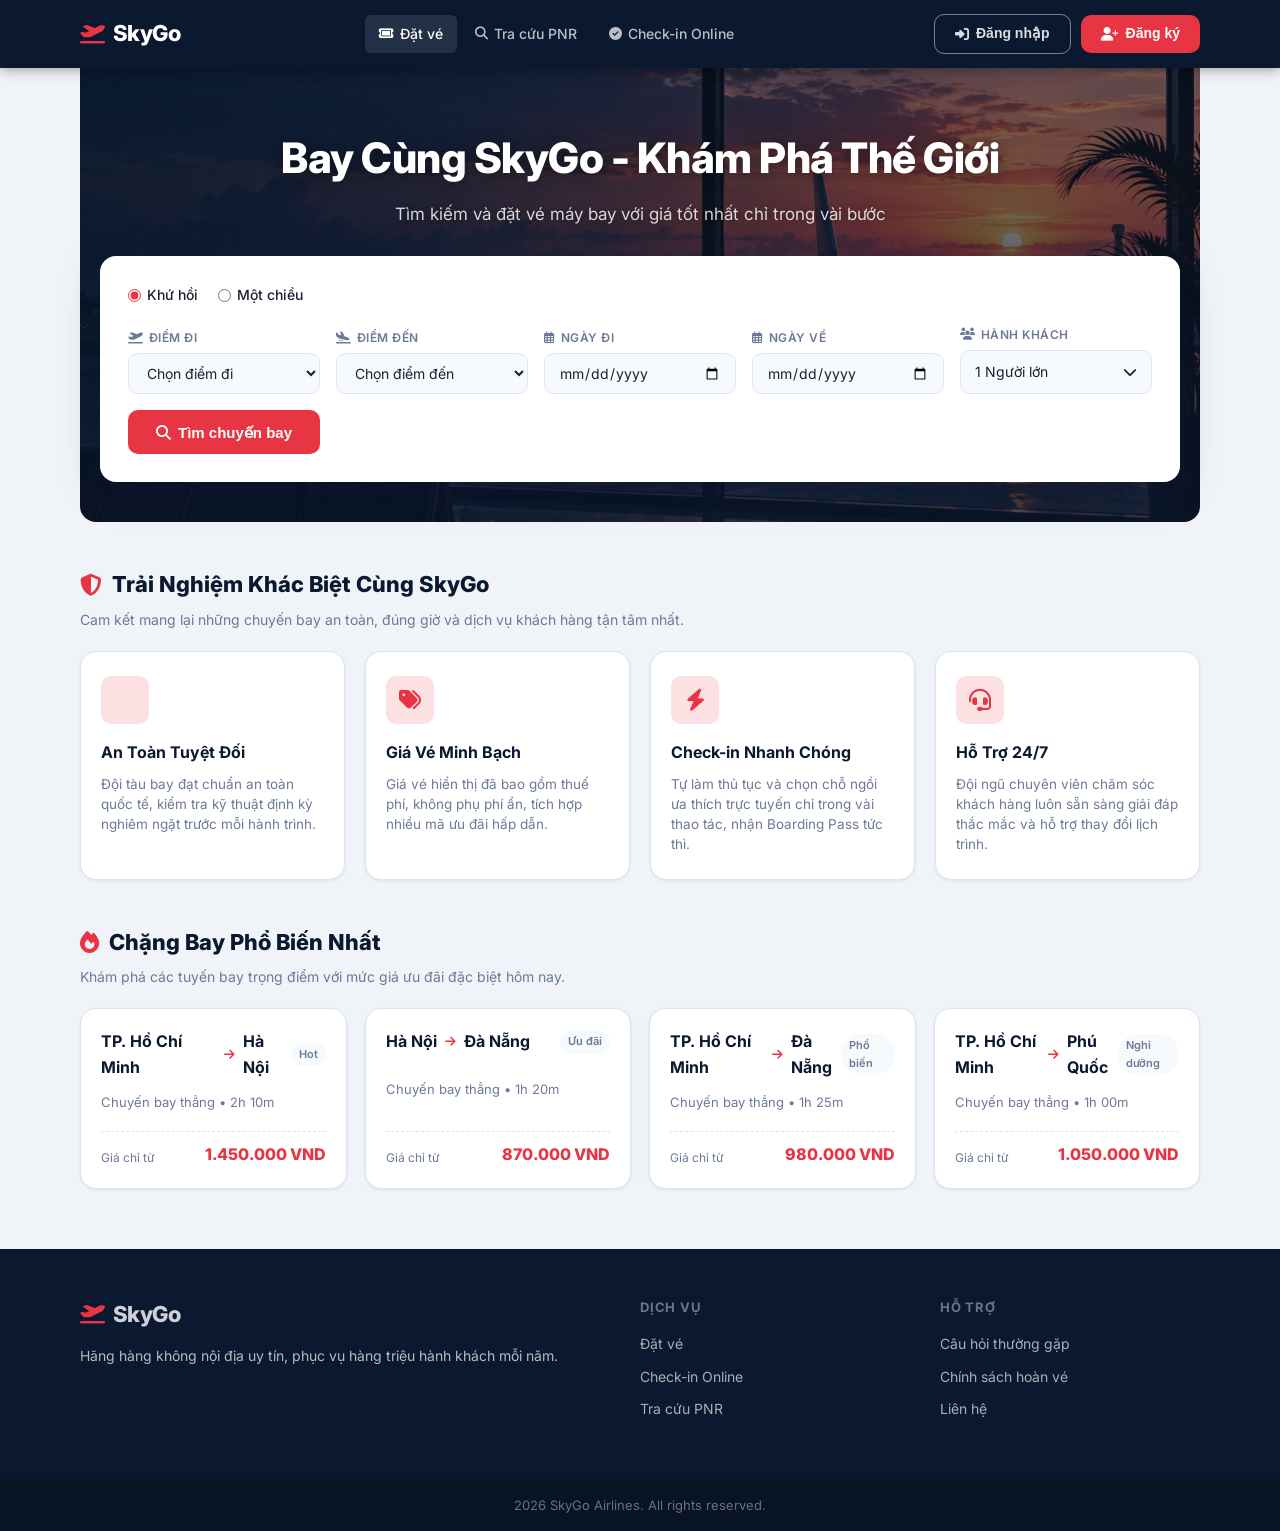
==== commit 3323e92c: "sửa lại giao diện" ====
--- a/src/main/resources/static/index.html
+++ b/src/main/resources/static/index.html
@@ -32,16 +32,16 @@
       </button>
 
       <nav class="nav-links" id="main-nav">
-        <a href="#search-section" class="nav-link active" id="nav-booking" data-view="client">
+        <a href="#home" class="nav-link active" id="nav-booking" data-view="home">
           <i class="fa-solid fa-ticket"></i> Đặt vé
         </a>
-        <a href="#pnr-section" class="nav-link" id="nav-pnr" data-view="client">
+        <a href="#pnr" class="nav-link" id="nav-pnr" data-view="pnr">
           <i class="fa-solid fa-magnifying-glass"></i> Tra cứu PNR
         </a>
-        <a href="#checkin-section" class="nav-link" id="nav-checkin" data-view="client">
+        <a href="#checkin" class="nav-link" id="nav-checkin" data-view="checkin">
           <i class="fa-solid fa-circle-check"></i> Check-in Online
         </a>
-        <a href="#" class="nav-link" id="nav-admin" data-view="admin">
+        <a href="#admin" class="nav-link" id="nav-admin" data-view="admin" style="display: none;">
           <i class="fa-solid fa-gauge-high"></i> Quản trị
         </a>
       </nav>
@@ -73,8 +73,8 @@
     </div>
   </header>
 
-  <!-- ===== MAIN CLIENT VIEW ===== -->
-  <main id="client-view">
+  <!-- ===== VIEW 1: HOME & FLIGHT SEARCH ===== -->
+  <main id="home-view" class="view-panel">
     <div class="container">
 
       <!-- Hero & Search Section -->
@@ -194,24 +194,117 @@
         <div id="flight-results-list" class="results-list"></div>
       </section>
 
+      <!-- Why Choose SkyGo Section -->
+      <section class="section-showcase">
+        <h3 class="section-showcase-title"><i class="fa-solid fa-shield-halved"></i> Trải Nghiệm Khác Biệt Cùng SkyGo</h3>
+        <p class="section-showcase-desc">Cam kết mang lại những chuyến bay an toàn, đúng giờ và dịch vụ khách hàng tận tâm nhất.</p>
+        <div class="features-grid">
+          <div class="feature-box">
+            <div class="feature-box-icon"><i class="fa-solid fa-plane-shield"></i></div>
+            <h4>An Toàn Tuyệt Đối</h4>
+            <p>Đội tàu bay đạt chuẩn an toàn quốc tế, kiểm tra kỹ thuật định kỳ nghiêm ngặt trước mỗi hành trình.</p>
+          </div>
+          <div class="feature-box">
+            <div class="feature-box-icon"><i class="fa-solid fa-tags"></i></div>
+            <h4>Giá Vé Minh Bạch</h4>
+            <p>Giá vé hiển thị đã bao gồm thuế phí, không phụ phí ẩn, tích hợp nhiều mã ưu đãi hấp dẫn.</p>
+          </div>
+          <div class="feature-box">
+            <div class="feature-box-icon"><i class="fa-solid fa-bolt"></i></div>
+            <h4>Check-in Nhanh Chóng</h4>
+            <p>Tự làm thủ tục và chọn chỗ ngồi ưa thích trực tuyến chỉ trong vài thao tác, nhận Boarding Pass tức thì.</p>
+          </div>
+          <div class="feature-box">
+            <div class="feature-box-icon"><i class="fa-solid fa-headset"></i></div>
+            <h4>Hỗ Trợ 24/7</h4>
+            <p>Đội ngũ chuyên viên chăm sóc khách hàng luôn sẵn sàng giải đáp thắc mắc và hỗ trợ thay đổi lịch trình.</p>
+          </div>
+        </div>
+      </section>
+
+      <!-- Popular Flight Routes Showcase -->
+      <section class="section-showcase">
+        <h3 class="section-showcase-title"><i class="fa-solid fa-fire"></i> Chặng Bay Phổ Biến Nhất</h3>
+        <p class="section-showcase-desc">Khám phá các tuyến bay trọng điểm với mức giá ưu đãi đặc biệt hôm nay.</p>
+        <div class="popular-routes-grid">
+          <div class="popular-route-card" data-origin="SGN" data-dest="HAN">
+            <div class="pr-header">
+              <span class="pr-route">TP. Hồ Chí Minh <i class="fa-solid fa-arrow-right"></i> Hà Nội</span>
+              <span class="pr-badge">Hot</span>
+            </div>
+            <p style="font-size:13px;color:var(--text-muted);margin-bottom:8px;">Chuyến bay thẳng &bull; 2h 10m</p>
+            <div class="pr-price-row">
+              <span class="pr-price-label">Giá chỉ từ</span>
+              <span class="pr-price">1.450.000 VND</span>
+            </div>
+          </div>
+          <div class="popular-route-card" data-origin="HAN" data-dest="DAD">
+            <div class="pr-header">
+              <span class="pr-route">Hà Nội <i class="fa-solid fa-arrow-right"></i> Đà Nẵng</span>
+              <span class="pr-badge">Ưu đãi</span>
+            </div>
+            <p style="font-size:13px;color:var(--text-muted);margin-bottom:8px;">Chuyến bay thẳng &bull; 1h 20m</p>
+            <div class="pr-price-row">
+              <span class="pr-price-label">Giá chỉ từ</span>
+              <span class="pr-price">870.000 VND</span>
+            </div>
+          </div>
+          <div class="popular-route-card" data-origin="SGN" data-dest="DAD">
+            <div class="pr-header">
+              <span class="pr-route">TP. Hồ Chí Minh <i class="fa-solid fa-arrow-right"></i> Đà Nẵng</span>
+              <span class="pr-badge">Phổ biến</span>
+            </div>
+            <p style="font-size:13px;color:var(--text-muted);margin-bottom:8px;">Chuyến bay thẳng &bull; 1h 25m</p>
+            <div class="pr-price-row">
+              <span class="pr-price-label">Giá chỉ từ</span>
+              <span class="pr-price">980.000 VND</span>
+            </div>
+          </div>
+          <div class="popular-route-card" data-origin="SGN" data-dest="PQC">
+            <div class="pr-header">
+              <span class="pr-route">TP. Hồ Chí Minh <i class="fa-solid fa-arrow-right"></i> Phú Quốc</span>
+              <span class="pr-badge">Nghỉ dưỡng</span>
+            </div>
+            <p style="font-size:13px;color:var(--text-muted);margin-bottom:8px;">Chuyến bay thẳng &bull; 1h 00m</p>
+            <div class="pr-price-row">
+              <span class="pr-price-label">Giá chỉ từ</span>
+              <span class="pr-price">1.050.000 VND</span>
+            </div>
+          </div>
+        </div>
+      </section>
+
+    </div><!-- /.container -->
+  </main>
+
+  <!-- ===== VIEW 2: PNR LOOKUP ===== -->
+  <main id="pnr-view" class="view-panel hidden">
+    <div class="view-hero">
+      <div class="container">
+        <h1 class="view-hero-title"><i class="fa-solid fa-ticket"></i> Tra Cứu Đặt Chỗ (PNR)</h1>
+        <p class="view-hero-subtitle">Xem chi tiết lịch trình, xác minh tình trạng thanh toán, in thẻ lên máy bay hoặc quản lý hủy vé trực tuyến.</p>
+      </div>
+    </div>
+
+    <div class="container">
       <!-- PNR Lookup Section -->
-      <section id="pnr-section" class="card-section">
+      <section id="pnr-section" class="card-section" style="margin-top:0;">
         <div class="section-header">
-          <div class="section-icon"><i class="fa-solid fa-ticket"></i></div>
+          <div class="section-icon"><i class="fa-solid fa-magnifying-glass"></i></div>
           <div>
-            <h2>Tra Cứu Mã Đặt Chỗ (PNR)</h2>
-            <p class="section-subtitle">Nhập mã PNR và họ hành khách để xem thông tin đặt chỗ</p>
+            <h2>Nhập Thông Tin Tra Cứu</h2>
+            <p class="section-subtitle">Vui lòng nhập chính xác mã đặt chỗ 6-10 ký tự và họ của hành khách</p>
           </div>
         </div>
 
         <form id="pnr-form" class="inline-form">
           <div class="input-icon-wrap">
             <i class="fa-solid fa-hashtag input-icon"></i>
-            <input type="text" id="pnr-code-input" placeholder="Mã PNR (VD: SG1234)" required maxlength="10">
+            <input type="text" id="pnr-code-input" placeholder="Mã PNR (VD: SG1234)" required maxlength="10" style="text-transform:uppercase;">
           </div>
           <div class="input-icon-wrap">
             <i class="fa-solid fa-user input-icon"></i>
-            <input type="text" id="pnr-lastname-input" placeholder="Họ hành khách (VD: NGUYEN)" required>
+            <input type="text" id="pnr-lastname-input" placeholder="Họ hành khách (VD: NGUYEN)" required style="text-transform:uppercase;">
           </div>
           <button type="submit" class="btn btn-primary" id="btn-pnr-search">
             <i class="fa-solid fa-search"></i> Tra cứu
@@ -221,24 +314,77 @@
         <div id="pnr-result-display" class="result-display hidden"></div>
       </section>
 
-      <!-- Check-in Online Section -->
-      <section id="checkin-section" class="card-section">
+      <!-- PNR Guidance & FAQ -->
+      <div class="faq-grid">
+        <div class="faq-card">
+          <h4><i class="fa-solid fa-circle-question"></i> Mã PNR lấy ở đâu?</h4>
+          <p>Mã PNR (Passenger Name Record) gồm 6-10 ký tự được cấp ngay sau khi bạn đặt vé thành công và gửi về email xác nhận của bạn.</p>
+        </div>
+        <div class="faq-card">
+          <h4><i class="fa-solid fa-ban"></i> Quy định hủy vé</h4>
+          <p>Bạn có thể hủy vé trực tuyến trước giờ khởi hành tối thiểu 24 giờ. Hệ thống sẽ cập nhật trạng thái hủy ngay lập tức trên CSDL.</p>
+        </div>
+        <div class="faq-card">
+          <h4><i class="fa-solid fa-id-card"></i> Thông tin hành khách</h4>
+          <p>Vui lòng đảm bảo họ tên hành khách trùng khớp với giấy tờ tùy thân (CCCD/Hộ chiếu) khi làm thủ tục lên máy bay.</p>
+        </div>
+      </div>
+    </div>
+  </main>
+
+  <!-- ===== VIEW 3: ONLINE CHECK-IN ===== -->
+  <main id="checkin-view" class="view-panel hidden">
+    <div class="view-hero" style="background:linear-gradient(135deg, #0b1930 0%, #1e3a6a 100%);">
+      <div class="container">
+        <h1 class="view-hero-title"><i class="fa-solid fa-circle-check"></i> Check-in Trực Tuyến</h1>
+        <p class="view-hero-subtitle">Chủ động làm thủ tục, chọn chỗ ngồi ưng ý trên sơ đồ máy bay và nhận thẻ lên tàu bay từ 24h trước chuyến bay.</p>
+      </div>
+    </div>
+
+    <div class="container">
+      <!-- 3 Steps Visual Guide -->
+      <div class="checkin-steps-bar">
+        <div class="checkin-step-card">
+          <div class="checkin-step-num">1</div>
+          <div class="checkin-step-info">
+            <strong>Tra cứu vé</strong>
+            <span>Nhập mã PNR &amp; Họ</span>
+          </div>
+        </div>
+        <div class="checkin-step-card">
+          <div class="checkin-step-num">2</div>
+          <div class="checkin-step-info">
+            <strong>Chọn ghế ngồi</strong>
+            <span>Xem sơ đồ trực quan</span>
+          </div>
+        </div>
+        <div class="checkin-step-card">
+          <div class="checkin-step-num">3</div>
+          <div class="checkin-step-info">
+            <strong>Nhận Boarding Pass</strong>
+            <span>Lưu hoặc in thẻ bay</span>
+          </div>
+        </div>
+      </div>
+
+      <!-- Check-in Online Form Section -->
+      <section id="checkin-section" class="card-section" style="margin-top:0;">
         <div class="section-header">
           <div class="section-icon accent"><i class="fa-solid fa-plane-circle-check"></i></div>
           <div>
-            <h2>Làm Thủ Tục Trực Tuyến (Check-in)</h2>
-            <p class="section-subtitle">Check-in online từ 24 giờ trước giờ khởi hành</p>
+            <h2>Bắt Đầu Làm Thủ Tục</h2>
+            <p class="section-subtitle">Hệ thống mở check-in từ 24 giờ đến 60 phút trước giờ khởi hành dự kiến</p>
           </div>
         </div>
 
         <form id="checkin-form" class="inline-form">
           <div class="input-icon-wrap">
             <i class="fa-solid fa-hashtag input-icon"></i>
-            <input type="text" id="checkin-pnr-input" placeholder="Nhập mã PNR" required>
+            <input type="text" id="checkin-pnr-input" placeholder="Nhập mã PNR" required style="text-transform:uppercase;">
           </div>
           <div class="input-icon-wrap">
             <i class="fa-solid fa-user input-icon"></i>
-            <input type="text" id="checkin-lastname-input" placeholder="Họ hành khách" required>
+            <input type="text" id="checkin-lastname-input" placeholder="Họ hành khách" required style="text-transform:uppercase;">
           </div>
           <button type="submit" class="btn btn-accent" id="btn-checkin-submit">
             <i class="fa-solid fa-circle-check"></i> Thực hiện Check-in
@@ -248,11 +394,26 @@
         <div id="checkin-result-display" class="result-display hidden"></div>
       </section>
 
-    </div><!-- /.container -->
+      <!-- Checkin Note -->
+      <div class="faq-grid" style="margin-top:20px;">
+        <div class="faq-card">
+          <h4><i class="fa-solid fa-clock"></i> Khung giờ quy định</h4>
+          <p>Hệ thống chỉ cho phép check-in cho các chuyến bay trong khung thời gian từ 24h đến 1h trước giờ cất cánh.</p>
+        </div>
+        <div class="faq-card">
+          <h4><i class="fa-solid fa-chair"></i> Sơ đồ ghế thực tế</h4>
+          <p>Ghế màu trắng là ghế còn trống, ghế màu xám đã được hành khách khác đặt trước. Vui lòng chọn ghế trống phù hợp.</p>
+        </div>
+        <div class="faq-card">
+          <h4><i class="fa-solid fa-print"></i> Thẻ lên tàu bay điện tử</h4>
+          <p>Sau khi xác nhận chọn ghế thành công, thẻ lên tàu bay kèm mã QR sẽ được sinh ra, hỗ trợ in hoặc chụp lại màn hình.</p>
+        </div>
+      </div>
+    </div>
   </main>
 
-  <!-- ===== ADMIN DASHBOARD VIEW ===== -->
-  <main id="admin-view" class="hidden">
+  <!-- ===== VIEW 4: ADMIN DASHBOARD VIEW ===== -->
+  <main id="admin-view" class="view-panel hidden">
     <div class="container">
       <div class="admin-header">
         <div>
--- a/src/main/resources/static/styles.css
+++ b/src/main/resources/static/styles.css
@@ -2551,6 +2551,301 @@
 }
 
 /* ============================================================
+   MULTI-VIEW ARCHITECTURE STYLES
+   ============================================================ */
+.view-panel {
+    animation: fadeIn 0.3s cubic-bezier(0.16, 1, 0.3, 1);
+    min-height: calc(100vh - 68px - 180px);
+}
+
+@keyframes fadeIn {
+    from {
+        opacity: 0;
+        transform: translateY(12px);
+    }
+    to {
+        opacity: 1;
+        transform: translateY(0);
+    }
+}
+
+/* Dedicated View Hero Banners */
+.view-hero {
+    background: linear-gradient(135deg, var(--navy) 0%, var(--navy-mid) 100%);
+    color: var(--text-white);
+    padding: 44px 0 36px;
+    margin-bottom: 24px;
+    border-radius: 0 0 var(--radius-xl) var(--radius-xl);
+    box-shadow: var(--shadow-md);
+}
+
+.view-hero-title {
+    font-size: 28px;
+    font-weight: 800;
+    letter-spacing: -0.5px;
+    margin-bottom: 8px;
+    display: flex;
+    align-items: center;
+    gap: 12px;
+}
+
+.view-hero-title i {
+    color: var(--accent);
+}
+
+.view-hero-subtitle {
+    font-size: 15px;
+    color: rgba(255, 255, 255, 0.85);
+    max-width: 650px;
+    line-height: 1.5;
+}
+
+/* Check-in Steps Guide */
+.checkin-steps-bar {
+    display: grid;
+    grid-template-columns: repeat(3, 1fr);
+    gap: 16px;
+    margin-bottom: 24px;
+}
+
+.checkin-step-card {
+    background: var(--surface);
+    border: 1.5px solid var(--border);
+    border-radius: var(--radius);
+    padding: 16px 20px;
+    display: flex;
+    align-items: center;
+    gap: 14px;
+    box-shadow: var(--shadow-xs);
+    transition: var(--transition);
+}
+
+.checkin-step-card:hover {
+    border-color: var(--accent);
+    box-shadow: var(--shadow-sm);
+}
+
+.checkin-step-num {
+    width: 32px;
+    height: 32px;
+    background: var(--navy);
+    color: #fff;
+    border-radius: 50%;
+    display: flex;
+    align-items: center;
+    justify-content: center;
+    font-weight: 700;
+    font-size: 14px;
+    flex-shrink: 0;
+}
+
+.checkin-step-info strong {
+    display: block;
+    font-size: 14px;
+    color: var(--navy);
+}
+
+.checkin-step-info span {
+    font-size: 12px;
+    color: var(--text-muted);
+}
+
+/* Popular Destinations & Features on Home View */
+.section-showcase {
+    margin: 45px 0 30px;
+}
+
+.section-showcase-title {
+    font-size: 22px;
+    font-weight: 800;
+    color: var(--navy);
+    margin-bottom: 6px;
+    display: flex;
+    align-items: center;
+    gap: 10px;
+}
+
+.section-showcase-title i {
+    color: var(--accent);
+}
+
+.section-showcase-desc {
+    font-size: 14px;
+    color: var(--text-muted);
+    margin-bottom: 20px;
+}
+
+.features-grid {
+    display: grid;
+    grid-template-columns: repeat(auto-fit, minmax(240px, 1fr));
+    gap: 20px;
+}
+
+.feature-box {
+    background: var(--surface);
+    border-radius: var(--radius-lg);
+    padding: 24px 20px;
+    border: 1px solid var(--border);
+    box-shadow: var(--shadow-xs);
+    transition: var(--transition);
+}
+
+.feature-box:hover {
+    transform: translateY(-4px);
+    box-shadow: var(--shadow-md);
+    border-color: var(--navy-mid);
+}
+
+.feature-box-icon {
+    width: 48px;
+    height: 48px;
+    border-radius: var(--radius);
+    background: var(--accent-light);
+    color: var(--accent);
+    display: flex;
+    align-items: center;
+    justify-content: center;
+    font-size: 22px;
+    margin-bottom: 16px;
+}
+
+.feature-box h4 {
+    font-size: 16px;
+    font-weight: 700;
+    color: var(--navy);
+    margin-bottom: 8px;
+}
+
+.feature-box p {
+    font-size: 13.5px;
+    color: var(--text-muted);
+    line-height: 1.5;
+}
+
+.popular-routes-grid {
+    display: grid;
+    grid-template-columns: repeat(auto-fit, minmax(250px, 1fr));
+    gap: 18px;
+}
+
+.popular-route-card {
+    background: var(--surface);
+    border-radius: var(--radius-lg);
+    padding: 20px;
+    border: 1px solid var(--border);
+    box-shadow: var(--shadow-xs);
+    cursor: pointer;
+    transition: var(--transition);
+    display: flex;
+    flex-direction: column;
+    justify-content: space-between;
+}
+
+.popular-route-card:hover {
+    transform: translateY(-3px);
+    box-shadow: var(--shadow-md);
+    border-color: var(--accent);
+}
+
+.pr-header {
+    display: flex;
+    justify-content: space-between;
+    align-items: center;
+    margin-bottom: 12px;
+}
+
+.pr-route {
+    font-size: 16px;
+    font-weight: 700;
+    color: var(--navy);
+    display: flex;
+    align-items: center;
+    gap: 8px;
+}
+
+.pr-route i {
+    color: var(--accent);
+    font-size: 12px;
+}
+
+.pr-badge {
+    background: var(--surface-2);
+    font-size: 11px;
+    padding: 3px 8px;
+    border-radius: 20px;
+    color: var(--text-muted);
+    font-weight: 600;
+}
+
+.pr-price-row {
+    display: flex;
+    justify-content: space-between;
+    align-items: flex-end;
+    margin-top: 10px;
+    padding-top: 10px;
+    border-top: 1px dashed var(--border);
+}
+
+.pr-price-label {
+    font-size: 12px;
+    color: var(--text-muted);
+}
+
+.pr-price {
+    font-size: 16px;
+    font-weight: 800;
+    color: var(--accent);
+}
+
+/* FAQ Hints Cards */
+.faq-grid {
+    display: grid;
+    grid-template-columns: repeat(auto-fit, minmax(300px, 1fr));
+    gap: 16px;
+    margin-top: 24px;
+}
+
+.faq-card {
+    background: var(--surface);
+    border: 1px solid var(--border);
+    border-radius: var(--radius);
+    padding: 18px 20px;
+}
+
+.faq-card h4 {
+    font-size: 14px;
+    font-weight: 700;
+    color: var(--navy);
+    margin-bottom: 6px;
+    display: flex;
+    align-items: center;
+    gap: 8px;
+}
+
+.faq-card h4 i {
+    color: var(--accent);
+}
+
+.faq-card p {
+    font-size: 13px;
+    color: var(--text-muted);
+    line-height: 1.5;
+}
+
+/* Role badge */
+.user-role-badge {
+    display: inline-block;
+    padding: 2px 6px;
+    background: var(--accent);
+    color: #fff;
+    font-size: 10px;
+    font-weight: 700;
+    border-radius: 4px;
+    margin-left: 6px;
+    text-transform: uppercase;
+}
+
+/* ============================================================
    PRINT MEDIA QUERY (@media print)
    ============================================================ */
 @media print {
@@ -2567,7 +2862,10 @@
     .hero-section,
     .search-card,
     .results-section,
-    .card-section,
+    .view-hero,
+    .checkin-steps-bar,
+    .section-showcase,
+    .faq-grid,
     .admin-header,
     .admin-table-card,
     .metrics-grid,
@@ -2577,7 +2875,8 @@
     .confirmation-header,
     #toast-container,
     .btn,
-    button {
+    button,
+    form {
         display: none !important;
     }
 
@@ -2595,6 +2894,14 @@
         padding: 0 !important;
         max-width: 100% !important;
         width: 100% !important;
+    }
+
+    .card-section,
+    .result-display {
+        background: transparent !important;
+        box-shadow: none !important;
+        padding: 0 !important;
+        border: none !important;
     }
 
     .boarding-pass {
@@ -2605,6 +2912,7 @@
         background: #fff !important;
         color: #000 !important;
         max-width: 650px !important;
+        display: block !important;
     }
 
     .bp-top {
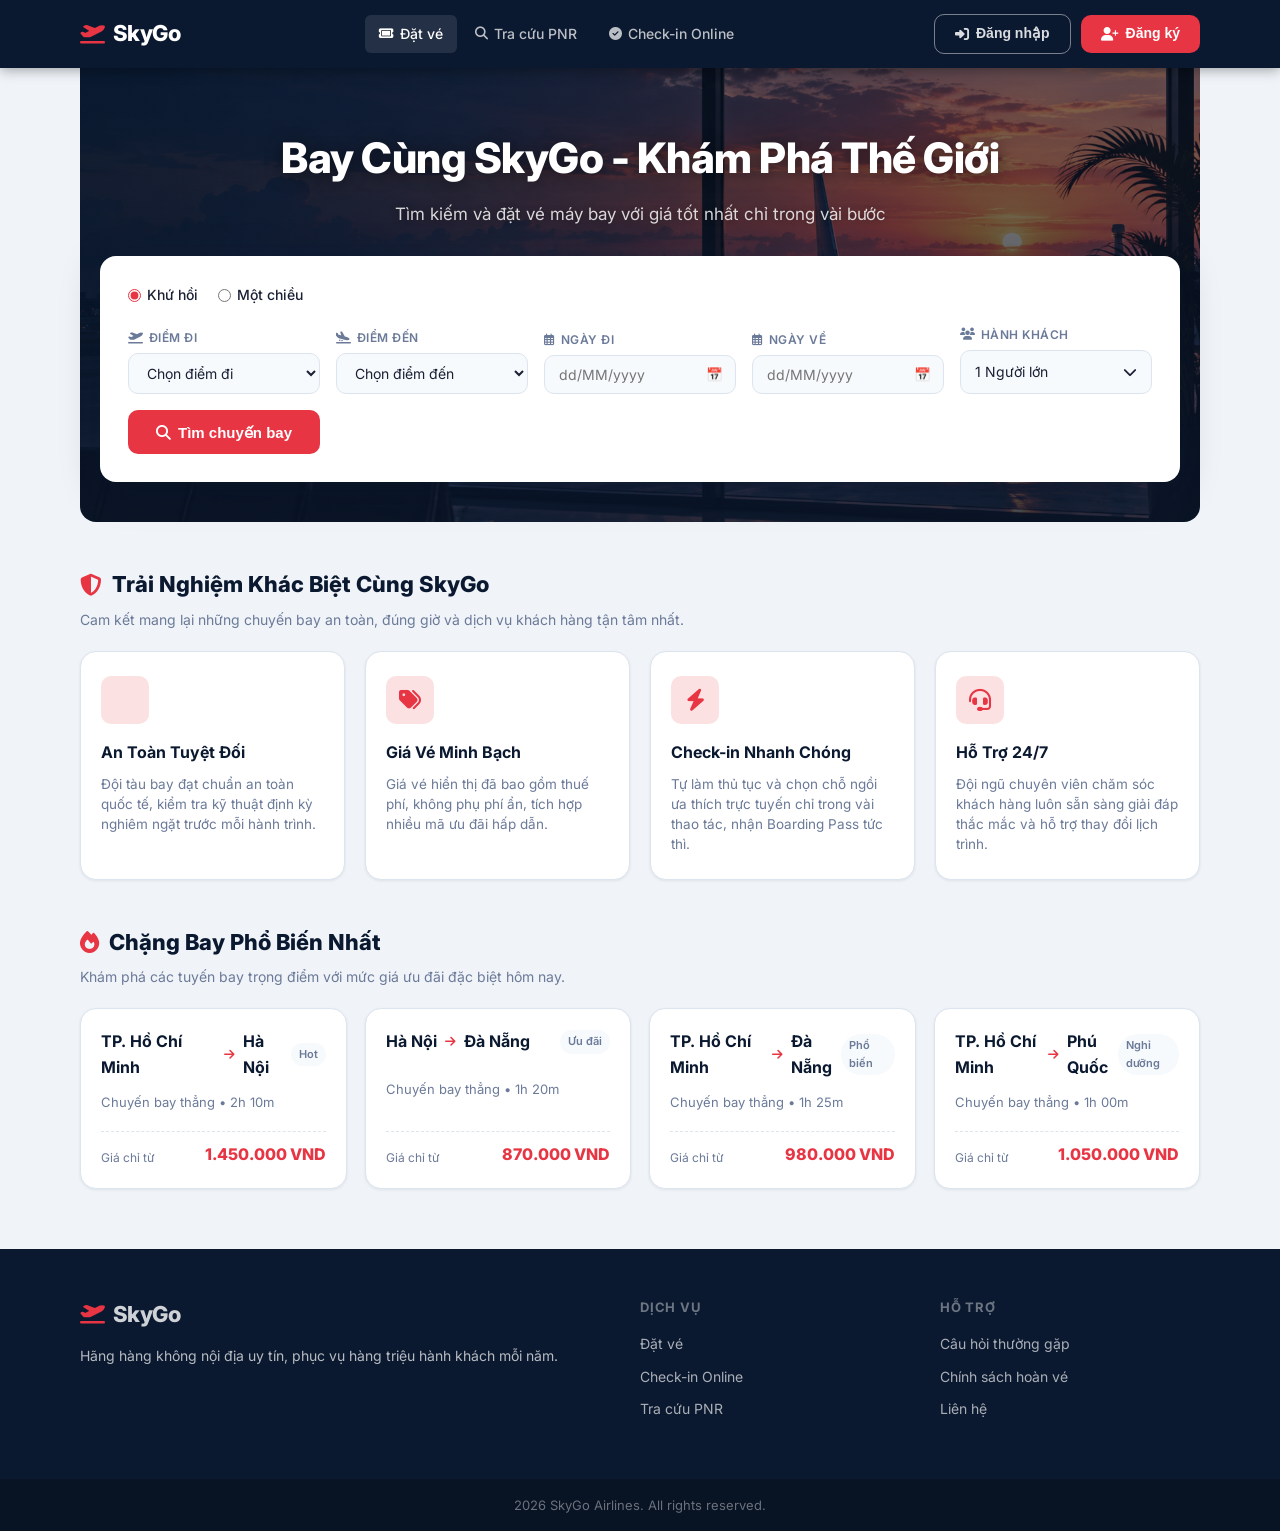
==== commit bbd6936c: "Sửa lỗi giao diện" ====
--- a/src/main/resources/static/index.html
+++ b/src/main/resources/static/index.html
@@ -11,7 +11,7 @@
   <link rel="preconnect" href="https://fonts.gstatic.com" crossorigin>
   <link href="https://fonts.googleapis.com/css2?family=Inter:wght@300;400;500;600;700;800&display=swap"
     rel="stylesheet">
-  <link rel="stylesheet" href="styles.css">
+  <link rel="stylesheet" href="styles.css?v=20261021-ui2">
   <link rel="stylesheet" href="https://cdnjs.cloudflare.com/ajax/libs/font-awesome/6.4.0/css/all.min.css">
 </head>
 
@@ -546,10 +546,10 @@
       </div>
       <form id="login-form" novalidate>
         <div class="form-group">
-          <label for="login-email">Email</label>
-          <div class="input-icon-wrap">
-            <i class="fa-solid fa-envelope input-icon"></i>
-            <input type="email" id="login-email" required placeholder="email@skygo.com" autocomplete="email">
+          <label for="login-email">Email hoặc Tên đăng nhập</label>
+          <div class="input-icon-wrap">
+            <i class="fa-solid fa-user input-icon"></i>
+            <input type="text" id="login-email" required placeholder="admin@example.com hoặc admin_demo" autocomplete="username">
           </div>
         </div>
         <div class="form-group">
@@ -689,7 +689,7 @@
 
         <!-- Step 2: Seat & Extras -->
         <div class="step-panel" id="step-panel-2">
-          <h4 class="step-title"><i class="fa-solid fa-chair"></i> Chọn Ghế &amp; Dịch Vụ Thêm</h4>
+          <h4 class="step-title"><i class="fa-solid fa-chair"></i> Thông Tin Ghế</h4>
 
           <div class="seat-map-wrapper">
             <div class="seat-legend">
@@ -701,7 +701,7 @@
             <div class="seat-map" id="seat-map"></div>
           </div>
 
-          <div class="extras-section">
+          <div class="extras-section" hidden>
             <h5 class="extras-title"><i class="fa-solid fa-bag-shopping"></i> Dịch Vụ Bổ Sung</h5>
             <div class="extras-grid">
               <label class="extra-card" id="extra-baggage-label">
@@ -748,7 +748,7 @@
           <div class="payment-layout">
             <div>
               <div class="fare-summary" id="fare-summary"></div>
-              <div class="voucher-box"
+              <div class="voucher-box" hidden
                 style="margin-top:16px;background:#f8fafc;padding:16px;border-radius:12px;border:1px dashed #cbd5e1;">
                 <label for="voucher-input"
                   style="font-weight:600;font-size:13px;display:flex;align-items:center;gap:6px;margin-bottom:8px;">
@@ -835,9 +835,9 @@
               <i class="fa-solid fa-circle-check"></i>
             </div>
             <h4>Đặt Vé Thành Công!</h4>
-            <p>Vé của bạn đã được xác nhận. Thẻ lên máy bay (Boarding pass) bên dưới.</p>
-          </div>
-          <div class="boarding-pass" id="boarding-pass">
+            <p>Thông tin các vé đã đặt ở bên dưới. Thẻ lên máy bay được cấp sau khi check-in.</p>
+          </div>
+          <div class="booking-confirmation" id="boarding-pass">
             <!-- Rendered by JS -->
           </div>
           <div class="step-nav boarding-actions">
@@ -1053,22 +1053,29 @@
         </div>
         <div class="form-row-2col">
           <div class="form-group">
+            <label>Ngày Khởi Hành</label>
+            <input type="date" id="ef-depart-date" required>
+          </div>
+          <div class="form-group">
             <label>Giờ Khởi Hành</label>
             <input type="time" id="ef-depart-time" required>
           </div>
+        </div>
+        <div class="form-row-2col">
           <div class="form-group">
             <label>Giờ Đến</label>
             <input type="time" id="ef-arrive-time" required>
           </div>
-        </div>
-        <div class="form-group">
-          <label>Giá Vé (VND)</label>
-          <input type="number" id="ef-price" required min="0">
+          <div class="form-group">
+            <label>Giá Vé (VND)</label>
+            <input type="number" id="ef-price" required min="0">
+          </div>
         </div>
         <div class="form-group">
           <label>Trạng Thái</label>
           <select id="ef-status">
             <option value="selling">Đang Bán</option>
+            <option value="delayed">Delay</option>
             <option value="checkin">Check-in</option>
             <option value="boarding">Boarding</option>
             <option value="departed">Đã Bay</option>
@@ -1098,6 +1105,7 @@
           <span class="legend-item"><span class="seat-demo available"></span> Trống</span>
           <span class="legend-item"><span class="seat-demo taken"></span> Đã đặt</span>
           <span class="legend-item"><span class="seat-demo selected"></span> Ghế chọn</span>
+          <span class="legend-item"><span class="seat-demo unavailable"></span> Khác hạng / không khả dụng</span>
         </div>
         <div class="aircraft-nose"><i class="fa-solid fa-plane"></i></div>
         <div class="seat-map" id="checkin-seat-map"></div>
@@ -1111,7 +1119,9 @@
     </div>
   </div>
 
-  <script src="app.js"></script>
+  <script src="dates.js?v=20261021-ui2"></script>
+  <script src="booking-ui.js?v=20261021-ui2"></script>
+  <script src="app.js?v=20261021-ui2"></script>
 </body>
 
-</html>+</html>
--- a/src/main/resources/static/styles.css
+++ b/src/main/resources/static/styles.css
@@ -2934,4 +2934,38 @@
     .bp-tear-line {
         border-color: #333 !important;
     }
-}+}
+/* Explicit day/month/year field; the native date text is never visible. */
+.date-entry { display:flex; align-items:center; position:relative; width:100%; min-width:0; }
+.date-entry > input[type=hidden] { display:none !important; }
+.date-entry > input[type=text] { width:100%; min-width:0; padding-right:42px; }
+.date-entry > .date-picker-button { position:absolute; right:8px; width:28px; height:30px; padding:0; border:0; background:transparent; cursor:pointer; }
+.date-calendar { position:absolute; top:calc(100% + 6px); right:0; z-index:10000; width:310px; max-width:calc(100vw - 32px); padding:12px; background:#fff; color:var(--text); border:1px solid var(--border-dark); border-radius:10px; box-shadow:var(--shadow-lg); }
+.date-calendar[hidden] { display:none !important; }
+.date-calendar-nav { display:flex; align-items:center; gap:6px; margin-bottom:8px; }
+.date-calendar-nav select { min-width:0; width:auto; flex:1; padding:6px; font-size:13px; }
+.date-calendar button { border:0; border-radius:6px; background:transparent; cursor:pointer; min-height:32px; color:var(--text); }
+.date-calendar-nav button { padding:2px 8px; font-size:22px; }
+.date-calendar-grid { display:grid; grid-template-columns:repeat(7,1fr); text-align:center; gap:2px; font-size:13px; }
+.date-calendar-grid button:hover:not(:disabled),.date-calendar-grid [aria-current=date] { background:var(--accent); color:#fff; }
+.date-calendar-grid button:disabled { color:#bbc2cf; cursor:not-allowed; }
+.fare-choice,.ticket-detail { padding:12px; margin:8px 0; border:1px solid #cbd5e1; border-radius:8px; line-height:1.7; }
+#checkin-seat-map { display:flex; flex-direction:column; gap:20px; max-height:50vh; overflow:auto; padding:8px; }
+.cabin-seat-map { display:flex; flex-direction:column; align-items:center; gap:8px; }
+.cabin-seat-map h4 { color:var(--navy); font-size:13px; margin-bottom:6px; }
+.seat-column,.seat-gap { display:inline-flex; align-items:center; justify-content:center; width:34px; height:24px; flex-shrink:0; font-size:11px; }
+.seat.unavailable,.seat-demo.unavailable { background:#edf0f4; border-style:dashed; color:#8994a7; cursor:not-allowed; }
+.seat-legend { flex-wrap:wrap; }
+.boarding-pass { color:#fff; }
+.bp-document-type { color:rgba(255,255,255,.8); font-size:12px; letter-spacing:1px; margin-bottom:16px; }
+.boarding-pass .bp-field span { overflow-wrap:anywhere; }
+.bp-code { max-width:240px; color:rgba(255,255,255,.8); font-size:11px; }
+.bp-code code { display:block; color:#fff; overflow-wrap:anywhere; font-size:11px; }
+.booking-confirmation-total { text-align:center; font-weight:700; color:var(--navy); }
+.ticket-load-error { padding:20px; color:#991b1b; background:#fef2f2; border-radius:10px; }
+#checkin-result-display { scroll-margin-top:90px; }
+#checkin-result-display .btn-outline { color:var(--navy); border-color:var(--border-dark); background:#fff; }
+@media print {
+    .boarding-pass * { color:#000 !important; }
+    .bp-pnr-badge { background:transparent !important; border:1px solid #333; }
+}
